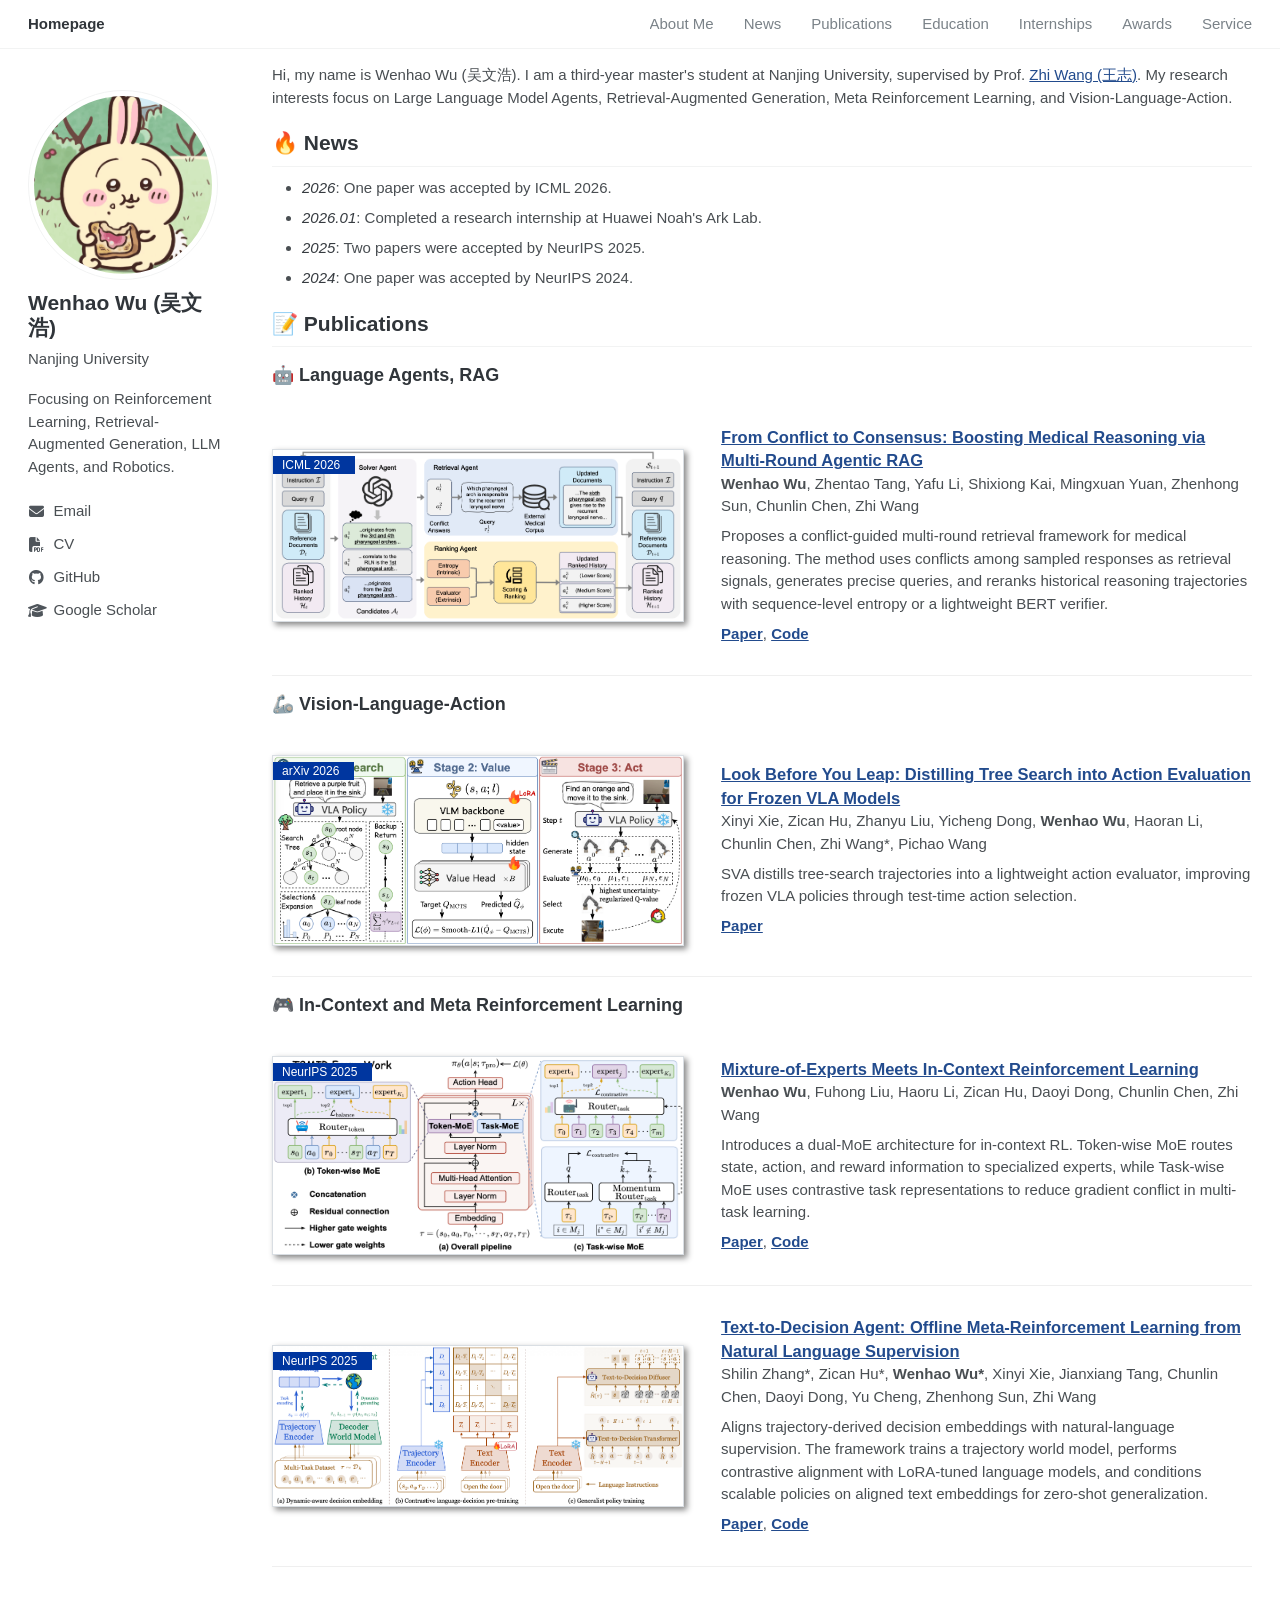
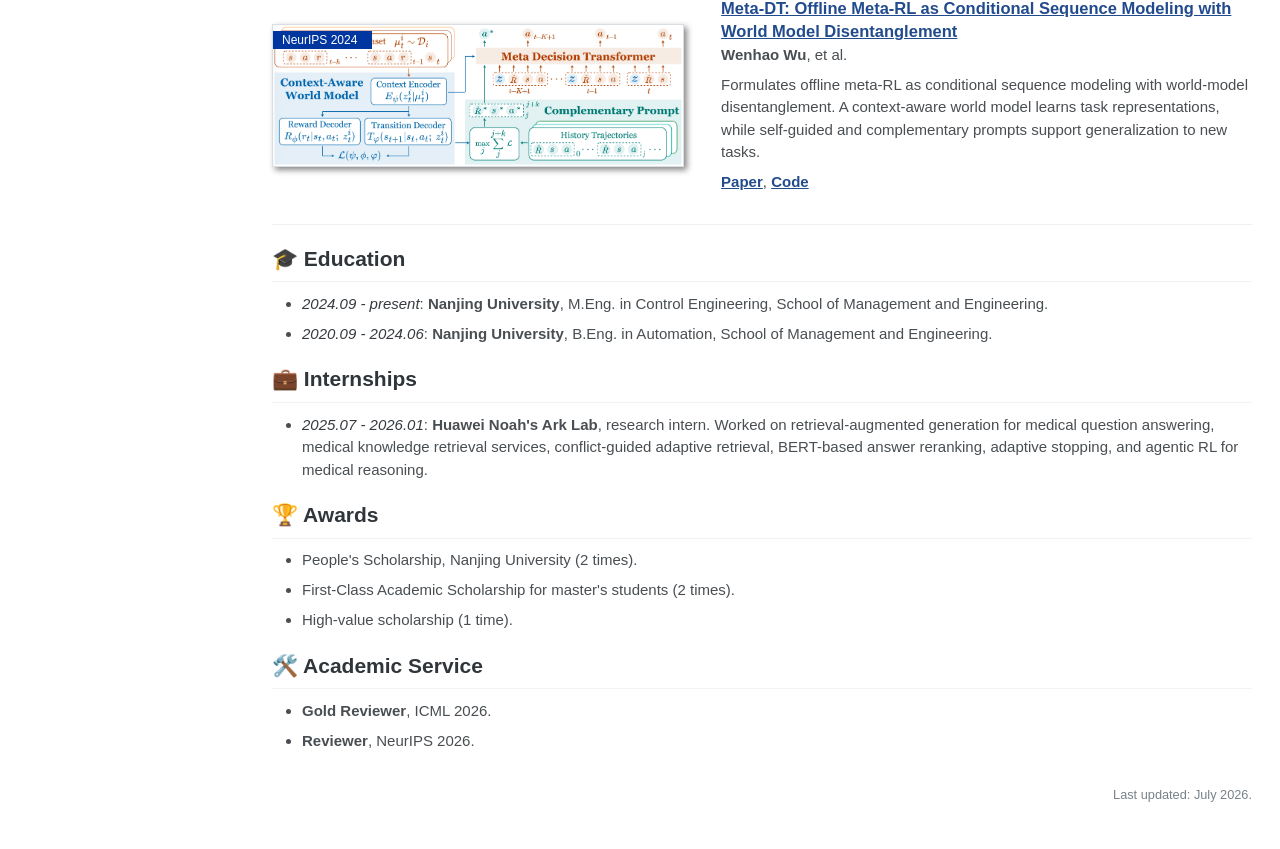
==== index.html @ 10c0a681 "更新界面" ====
<!doctype html>
<html lang="en">
  <head>
    <meta charset="utf-8">
    <meta name="viewport" content="width=device-width, initial-scale=1">
    <meta name="author" content="Wenhao Wu">
    <meta name="description" content="Wenhao Wu's academic homepage: reinforcement learning, retrieval-augmented generation, large language model agents, and robotics.">
    <meta property="og:title" content="Wenhao Wu (吴文浩) - Homepage">
    <meta property="og:description" content="Wenhao Wu's research homepage at Nanjing University.">
    <title>Wenhao Wu (吴文浩) - Homepage</title>
    <link rel="icon" type="image/png" href="./images/profile-wu-wenhao.png">
    <link rel="stylesheet" href="https://cdnjs.cloudflare.com/ajax/libs/font-awesome/6.5.2/css/all.min.css">
    <link rel="stylesheet" href="./styles.css?v=20260726-5">
  </head>

  <body>
    <header class="site-header">
      <nav class="site-nav" aria-label="Primary navigation">
        <a class="site-home" href="#about">Homepage</a>
        <div class="desktop-nav">
          <a href="#about">About Me</a>
          <a href="#news">News</a>
          <a href="#publications">Publications</a>
          <a href="#education">Education</a>
          <a href="#internships">Internships</a>
          <a href="#awards">Awards</a>
          <a href="#service">Service</a>
        </div>
        <details class="mobile-nav">
          <summary>Menu</summary>
          <div class="mobile-nav-panel">
            <a href="#about">About Me</a>
            <a href="#news">News</a>
            <a href="#publications">Publications</a>
            <a href="#education">Education</a>
            <a href="#internships">Internships</a>
            <a href="#awards">Awards</a>
            <a href="#service">Service</a>
          </div>
        </details>
      </nav>
    </header>

    <main id="main-content" class="site-layout">
      <aside class="profile-sidebar" aria-label="Profile">
        <div class="profile-box">
          <img class="profile-photo" src="./images/profile-wu-wenhao.png" alt="Portrait of Wenhao Wu" width="216" height="216">
          <div class="profile-content">
            <h1>Wenhao Wu (吴文浩)</h1>
            <p class="profile-affiliation">Nanjing University</p>
          </div>
          <nav class="profile-links" aria-label="Profile links">
            <p class="profile-focus">Focusing on Reinforcement Learning, Retrieval-Augmented Generation, LLM Agents, and Robotics.</p>
            <a href="mailto:wenhaowu@smail.nju.edu.cn"><i class="fa-solid fa-envelope" aria-hidden="true"></i><span>Email</span></a>
            <a href="./cv-wuwenhao.pdf" target="_blank" rel="noreferrer"><i class="fa-solid fa-file-pdf" aria-hidden="true"></i><span>CV</span></a>
            <a href="https://github.com/wuwenhao09" target="_blank" rel="noreferrer"><i class="fa-brands fa-github" aria-hidden="true"></i><span>GitHub</span></a>
            <a href="https://scholar.google.com/citations?user=qiQb1BMAAAAJ" target="_blank" rel="noreferrer"><i class="fa-solid fa-graduation-cap" aria-hidden="true"></i><span>Google Scholar</span></a>
          </nav>
        </div>
      </aside>

      <div class="content-column">
        <section id="about" class="about-section" aria-label="About Me">
          <p>Hi, my name is Wenhao Wu (吴文浩). I am a third-year master's student at Nanjing University, supervised by Prof. <a href="https://heyuanmingong.github.io/index.html">Zhi Wang (王志)</a>. My research interests focus on Large Language Model Agents, Retrieval-Augmented Generation, Meta Reinforcement Learning, and Vision-Language-Action.</p>
        </section>

        <section id="news" class="section" aria-labelledby="news-title">
          <h1 id="news-title">🔥 News</h1>
          <ul class="news-list">
            <li><em>2026</em>: One paper was accepted by ICML 2026.</li>
            <li><em>2026.01</em>: Completed a research internship at Huawei Noah's Ark Lab.</li>
            <li><em>2025</em>: Two papers were accepted by NeurIPS 2025.</li>
            <li><em>2024</em>: One paper was accepted by NeurIPS 2024.</li>
          </ul>
        </section>

        <section id="publications" class="section" aria-labelledby="publications-title">
          <h1 id="publications-title">📝 Publications</h1>

          <h2>🤖 Language Agents, RAG</h2>

          <article class="paper-box" id="pub-ma-rag">
            <div class="paper-box-image">
              <a class="paper-visual paper-visual-image" href="./images/ma-rag.png" target="_blank" rel="noreferrer" aria-label="View MA-RAG framework thumbnail">
                <span class="badge">ICML 2026</span>
                <img src="./images/ma-rag.png" alt="MA-RAG framework thumbnail">
              </a>
            </div>
            <div class="paper-box-text">
              <p><a href="https://openreview.net/forum?id=S7lpdz7NAW" target="_blank" rel="noreferrer">From Conflict to Consensus: Boosting Medical Reasoning via Multi-Round Agentic RAG</a><br><strong>Wenhao Wu</strong>, Zhentao Tang, Yafu Li, Shixiong Kai, Mingxuan Yuan, Zhenhong Sun, Chunlin Chen, Zhi Wang</p>
              <p>Proposes a conflict-guided multi-round retrieval framework for medical reasoning. The method uses conflicts among sampled responses as retrieval signals, generates precise queries, and reranks historical reasoning trajectories with sequence-level entropy or a lightweight BERT verifier.</p>
              <p class="paper-links"><a href="https://openreview.net/forum?id=S7lpdz7NAW" target="_blank" rel="noreferrer"><strong>Paper</strong></a>, <a href="https://github.com/NJU-RL/MA-RAG" target="_blank" rel="noreferrer"><strong>Code</strong></a></p>
            </div>
          </article>

          <h2>🦾 Vision-Language-Action</h2>

          <article class="paper-box" id="pub-sva">
            <div class="paper-box-image">
              <a class="paper-visual paper-visual-image" href="./images/sva.png" target="_blank" rel="noreferrer" aria-label="Read SVA paper">
                <span class="badge">arXiv 2026</span>
                <img src="./images/sva.png" alt="SVA framework for test-time action evaluation in frozen VLA models">
              </a>
            </div>
            <div class="paper-box-text">
              <p><a href="https://arxiv.org/abs/2607.03751" target="_blank" rel="noreferrer">Look Before You Leap: Distilling Tree Search into Action Evaluation for Frozen VLA Models</a><br>Xinyi Xie, Zican Hu, Zhanyu Liu, Yicheng Dong, <strong>Wenhao Wu</strong>, Haoran Li, Chunlin Chen, Zhi Wang*, Pichao Wang</p>
              <p>SVA distills tree-search trajectories into a lightweight action evaluator, improving frozen VLA policies through test-time action selection.</p>
              <p class="paper-links"><a href="https://arxiv.org/abs/2607.03751" target="_blank" rel="noreferrer"><strong>Paper</strong></a></p>
            </div>
          </article>

          <h2>🎮 In-Context and Meta Reinforcement Learning</h2>

          <article class="paper-box" id="pub-t2mir">
            <div class="paper-box-image">
              <a class="paper-visual paper-visual-image" href="./images/t2mir.png" target="_blank" rel="noreferrer" aria-label="View T2MIR framework thumbnail">
                <span class="badge">NeurIPS 2025</span>
                <img src="./images/t2mir.png" alt="T2MIR framework thumbnail">
              </a>
            </div>
            <div class="paper-box-text">
              <p><a href="https://proceedings.neurips.cc/paper_files/paper/2025/hash/233cbc888ef01917d8d895e471e80a01-Abstract-Conference.html" target="_blank" rel="noreferrer">Mixture-of-Experts Meets In-Context Reinforcement Learning</a><br><strong>Wenhao Wu</strong>, Fuhong Liu, Haoru Li, Zican Hu, Daoyi Dong, Chunlin Chen, Zhi Wang</p>
              <p>Introduces a dual-MoE architecture for in-context RL. Token-wise MoE routes state, action, and reward information to specialized experts, while Task-wise MoE uses contrastive task representations to reduce gradient conflict in multi-task learning.</p>
              <p class="paper-links"><a href="https://proceedings.neurips.cc/paper_files/paper/2025/hash/233cbc888ef01917d8d895e471e80a01-Abstract-Conference.html" target="_blank" rel="noreferrer"><strong>Paper</strong></a>, <a href="https://github.com/NJU-RL/T2MIR" target="_blank" rel="noreferrer"><strong>Code</strong></a></p>
            </div>
          </article>

          <article class="paper-box" id="pub-t2da">
            <div class="paper-box-image">
              <a class="paper-visual paper-visual-image" href="./images/t2da.png" target="_blank" rel="noreferrer" aria-label="View T2DA framework thumbnail">
                <span class="badge">NeurIPS 2025</span>
                <img src="./images/t2da.png" alt="T2DA framework thumbnail">
              </a>
            </div>
            <div class="paper-box-text">
              <p><a href="https://proceedings.neurips.cc/paper_files/paper/2025/hash/719ae4f0533c93b6213a3ec120e14554-Abstract-Conference.html" target="_blank" rel="noreferrer">Text-to-Decision Agent: Offline Meta-Reinforcement Learning from Natural Language Supervision</a><br>Shilin Zhang*, Zican Hu*, <strong>Wenhao Wu*</strong>, Xinyi Xie, Jianxiang Tang, Chunlin Chen, Daoyi Dong, Yu Cheng, Zhenhong Sun, Zhi Wang</p>
              <p>Aligns trajectory-derived decision embeddings with natural-language supervision. The framework trains a trajectory world model, performs contrastive alignment with LoRA-tuned language models, and conditions scalable policies on aligned text embeddings for zero-shot generalization.</p>
              <p class="paper-links"><a href="https://proceedings.neurips.cc/paper_files/paper/2025/hash/719ae4f0533c93b6213a3ec120e14554-Abstract-Conference.html" target="_blank" rel="noreferrer"><strong>Paper</strong></a>, <a href="https://github.com/NJU-RL/T2DA" target="_blank" rel="noreferrer"><strong>Code</strong></a></p>
            </div>
          </article>

          <article class="paper-box" id="pub-meta-dt">
            <div class="paper-box-image">
              <a class="paper-visual paper-visual-image" href="./images/meta-dt.png" target="_blank" rel="noreferrer" aria-label="View Meta-DT framework thumbnail">
                <span class="badge">NeurIPS 2024</span>
                <img src="./images/meta-dt.png" alt="Meta-DT framework thumbnail">
              </a>
            </div>
            <div class="paper-box-text">
              <p><a href="https://proceedings.neurips.cc/paper_files/paper/2024/hash/4f3820576130a8f796ddbf204c841487-Abstract-Conference.html" target="_blank" rel="noreferrer">Meta-DT: Offline Meta-RL as Conditional Sequence Modeling with World Model Disentanglement</a><br><strong>Wenhao Wu</strong>, et al.</p>
              <p>Formulates offline meta-RL as conditional sequence modeling with world-model disentanglement. A context-aware world model learns task representations, while self-guided and complementary prompts support generalization to new tasks.</p>
              <p class="paper-links"><a href="https://proceedings.neurips.cc/paper_files/paper/2024/hash/4f3820576130a8f796ddbf204c841487-Abstract-Conference.html" target="_blank" rel="noreferrer"><strong>Paper</strong></a>, <a href="https://github.com/NJU-RL/Meta-DT" target="_blank" rel="noreferrer"><strong>Code</strong></a></p>
            </div>
          </article>
        </section>

        <section id="education" class="section" aria-labelledby="education-title">
          <h1 id="education-title">🎓 Education</h1>
          <ul>
            <li><em>2024.09 - present</em>: <strong>Nanjing University</strong>, M.Eng. in Control Engineering, School of Management and Engineering.</li>
            <li><em>2020.09 - 2024.06</em>: <strong>Nanjing University</strong>, B.Eng. in Automation, School of Management and Engineering.</li>
          </ul>
        </section>

        <section id="internships" class="section" aria-labelledby="internships-title">
          <h1 id="internships-title">💼 Internships</h1>
          <ul>
            <li><em>2025.07 - 2026.01</em>: <strong>Huawei Noah's Ark Lab</strong>, research intern. Worked on retrieval-augmented generation for medical question answering, medical knowledge retrieval services, conflict-guided adaptive retrieval, BERT-based answer reranking, adaptive stopping, and agentic RL for medical reasoning.</li>
          </ul>
        </section>

        <section id="awards" class="section" aria-labelledby="awards-title">
          <h1 id="awards-title">🏆 Awards</h1>
          <ul>
            <li>People's Scholarship, Nanjing University (2 times).</li>
            <li>First-Class Academic Scholarship for master's students (2 times).</li>
            <li>High-value scholarship (1 time).</li>
          </ul>
        </section>

        <section id="service" class="section" aria-labelledby="service-title">
          <h1 id="service-title">🛠️ Academic Service</h1>
          <ul>
            <li><strong>Gold Reviewer</strong>, ICML 2026.</li>
            <li><strong>Reviewer</strong>, NeurIPS 2026.</li>
          </ul>
        </section>
      </div>
    </main>

    <footer class="site-footer">
      <p>Last updated: July 2026.</p>
    </footer>
  </body>
</html>
---- styles.css ----
:root {
  --text: #494e52;
  --heading: #30353a;
  --muted: #7a8288;
  --line: #f2f3f3;
  --link: #224b8d;
  --link-hover: #1b3c71;
  --accent: #00369f;
  --page-width: 1280px;
  --page-gutter: 28px;
  --sidebar-width: 200px;
  --column-gap: 44px;
}

*,
*::before,
*::after {
  box-sizing: border-box;
}

html {
  background: #ffffff;
  font-size: 15px;
  scroll-behavior: smooth;
  -webkit-text-size-adjust: 100%;
}

body {
  margin: 0;
  padding: 0;
  color: var(--text);
  background: #ffffff;
  font-family: "Trebuchet MS", Helvetica, sans-serif;
  line-height: 1.5;
}

a {
  color: var(--link);
}

a:hover,
a:focus {
  color: var(--link-hover);
}

a:focus-visible {
  outline: 2px solid rgba(34, 75, 141, 0.28);
  outline-offset: 3px;
}

img {
  max-width: 100%;
  height: auto;
  vertical-align: middle;
}

h1,
h2,
h3 {
  margin: 1em 0 0.5em;
  color: var(--heading);
  line-height: 1.2;
  font-family: "Trebuchet MS", Helvetica, sans-serif;
  font-weight: 700;
}

h1 {
  font-size: 1.4em;
}

h2 {
  font-size: 1.2em;
}

h3 {
  font-size: 1em;
}

p {
  margin: 0 0 0.5em;
}

ul {
  margin: 0.5em 0;
  padding-left: 2em;
}

li {
  margin-bottom: 0.5em;
}

hr {
  margin: 0;
  border: 0;
  border-top: 1px solid #efefef;
}

.site-header {
  position: sticky;
  top: 0;
  z-index: 20;
  border-bottom: 1px solid var(--line);
  background: rgba(255, 255, 255, 0.98);
}

.site-nav {
  display: flex;
  align-items: center;
  width: min(100%, var(--page-width));
  min-height: 48px;
  margin: 0 auto;
  padding: 0 var(--page-gutter);
  font-size: 1rem;
}

.site-nav a {
  display: inline-block;
  margin: 0 1rem;
  padding: 0.5rem 0;
  color: var(--muted);
  text-decoration: none;
  white-space: nowrap;
}

.site-nav a:hover,
.site-nav a:focus {
  color: #5c6266;
  text-decoration: none;
}

.site-home {
  margin-left: 0 !important;
  margin-right: 0 !important;
  padding-right: 0 !important;
  color: var(--heading) !important;
  font-weight: 700;
}

.desktop-nav {
  display: flex;
  align-items: center;
  min-width: 0;
  margin-left: auto;
  overflow-x: auto;
}

.desktop-nav a:first-child {
  margin-left: 0;
}

.desktop-nav a:last-child {
  margin-right: 0;
}

.mobile-nav {
  display: none;
  position: relative;
  margin-left: auto;
}

.mobile-nav summary {
  padding: 0.35rem 0.65rem;
  color: #ffffff;
  background: #7a8288;
  cursor: pointer;
  list-style: none;
}

.mobile-nav summary::-webkit-details-marker {
  display: none;
}

.mobile-nav-panel {
  position: absolute;
  top: calc(100% + 10px);
  right: 0;
  min-width: 170px;
  padding: 0.5em 0.75em;
  border: 1px solid var(--line);
  background: #ffffff;
  box-shadow: 0 0 10px rgba(0, 0, 0, 0.12);
}

.mobile-nav-panel a {
  display: block;
  margin: 0;
  padding: 0.4rem 0.25rem;
}

.site-layout {
  display: grid;
  grid-template-columns: var(--sidebar-width) minmax(0, 1fr);
  gap: var(--column-gap);
  width: min(100%, var(--page-width));
  margin: 1em auto 0;
  padding: 0 var(--page-gutter);
}

.profile-sidebar {
  align-self: start;
  min-width: 0;
}

@media (min-width: 981px) {
  .profile-sidebar {
    position: sticky;
    top: 6em;
  }
}

.profile-box {
  width: 100%;
}

.profile-photo {
  display: block;
  width: min(100%, 190px);
  aspect-ratio: 1;
  padding: 5px;
  border: 1px solid var(--line);
  border-radius: 50%;
  object-fit: cover;
  object-position: center top;
}

.profile-content h1 {
  margin: 10px 0;
  font-size: 1.4em;
  overflow-wrap: anywhere;
}

.profile-affiliation {
  margin: 10px 0 20px;
  line-height: 1.2;
}

.profile-links {
  margin: 0;
  display: grid;
  gap: 0.2rem;
}

.profile-focus {
  margin: 0 0 1em;
  line-height: 1.5;
}

.profile-links a {
  display: flex;
  align-items: center;
  gap: 0.55rem;
  padding: 0.25rem 0;
  color: inherit;
  font-size: 1em;
  text-decoration: none;
  white-space: nowrap;
}

.profile-links a:hover,
.profile-links a:focus {
  color: var(--link);
  text-decoration: none;
}

.profile-links i {
  width: 1.15rem;
  flex: 0 0 1.15rem;
  color: #4f555b;
  font-size: 1rem;
  text-align: center;
  transition: color 0.2s ease-in-out;
}

.profile-links a:hover i,
.profile-links a:focus i {
  color: var(--link);
}

.profile-links a span {
  min-width: 0;
  color: inherit;
  text-align: left;
}

.content-column {
  min-width: 0;
}

.about-section {
  margin-bottom: 1em;
}

.content-column h1 {
  margin-top: 1em;
  padding-bottom: 0.5em;
  border-bottom: 1px solid var(--line);
}

.content-column a {
  text-decoration: underline;
}

.content-column a:hover {
  text-decoration: underline;
}

.news-list {
  margin-top: 0.5em;
}

.news-list em,
.paper-box em,
.content-column > section > ul em {
  color: #363b40;
  font-variant-numeric: tabular-nums;
}

.paper-box {
  display: flex;
  align-items: center;
  justify-content: flex-start;
  flex-wrap: wrap;
  padding: 2em 0;
  border-bottom: 1px solid #efefef;
}

.paper-box-image {
  display: flex;
  justify-content: flex-start;
  min-width: 240px;
  max-width: 42%;
  flex: 0 0 42%;
}

.paper-box-text {
  max-width: 58%;
  flex: 0 0 58%;
  padding-left: 2.5em;
}

.paper-box-image a {
  text-decoration: none !important;
}

.paper-visual {
  position: relative;
  display: flex;
  align-items: center;
  justify-content: center;
  width: 100%;
  min-height: 132px;
  overflow: hidden;
  border: 1px solid #d9dee3;
  background-color: #ffffff;
  box-shadow: 3px 3px 6px #888888;
}

.paper-visual-image {
  min-height: 132px;
}

.paper-visual-image img {
  display: block;
  width: 100%;
  height: 100%;
  object-fit: contain;
}

.badge {
  position: absolute;
  top: 0.5em;
  left: -0.5em;
  z-index: 2;
  padding: 0 1rem;
  color: #ffffff;
  background-color: var(--accent);
  font-size: 0.8em;
  line-height: 1.5;
}

.paper-box-text p:first-child {
  margin-bottom: 0.5em;
}

.paper-box-text p:first-child > a {
  font-size: 1.1em;
  font-weight: 600;
  line-height: 1.35;
}

.paper-links {
  margin-bottom: 0.5em;
}

.paper-links a {
  white-space: nowrap;
}

.paper-box-text p:last-child {
  margin-bottom: 0;
}

.placeholder {
  color: #7a8288;
  font-style: italic;
}

.site-footer {
  width: min(100%, var(--page-width));
  margin: 0 auto;
  padding: 2em var(--page-gutter) 3em;
  color: var(--muted);
  font-size: 0.85em;
  text-align: right;
}

@media (max-width: 980px) {
  .site-layout {
    grid-template-columns: 1fr;
    gap: 1em;
  }

  .profile-sidebar {
    position: static;
  }

  .profile-box {
    display: grid;
    grid-template-columns: 75px minmax(0, 1fr);
    gap: 10px;
    align-items: start;
  }

  .profile-photo {
    grid-row: span 2;
  }

  .profile-content h1 {
    margin-top: 0;
    margin-bottom: 10px;
  }

  .profile-affiliation {
    margin: 0;
  }

  .profile-links {
    grid-column: 1 / -1;
    display: flex;
    flex-wrap: wrap;
    gap: 0.25rem 1rem;
  }

  .profile-focus {
    flex: 0 0 100%;
    margin-bottom: 0.75em;
  }

  .content-column {
    padding-left: 0;
  }
}

@media (max-width: 700px) {
  .site-nav {
    min-height: 46px;
  }

  .desktop-nav {
    display: none;
  }

  .mobile-nav {
    display: block;
  }

  .site-layout {
    margin-top: 1em;
    padding: 0 1em;
  }

  .paper-box {
    align-items: flex-start;
    padding: 1.5em 0;
  }

  .paper-box-image,
  .paper-box-text {
    width: 100%;
    max-width: 100%;
    flex-basis: 100%;
  }

  .paper-box-image {
    min-width: 0;
  }

  .paper-box-text {
    padding: 1em 0 0;
  }

  .paper-visual {
    width: min(100%, 400px);
  }

  .site-footer {
    text-align: left;
  }
}

@media (max-width: 430px) {
  html {
    font-size: 14px;
  }

  .site-nav {
    padding: 0 1em;
  }

  .site-home {
    padding-right: 1em !important;
  }

  .profile-box {
    grid-template-columns: 75px minmax(0, 1fr);
  }
}

@media print {
  .site-header,
  .profile-links,
  .site-footer {
    display: none;
  }

  .site-layout {
    display: block;
    width: auto;
    margin: 0;
    padding: 0;
  }

  .profile-sidebar {
    float: left;
    width: 18%;
    margin-right: 4%;
  }

  .content-column {
    margin-left: 22%;
  }
}
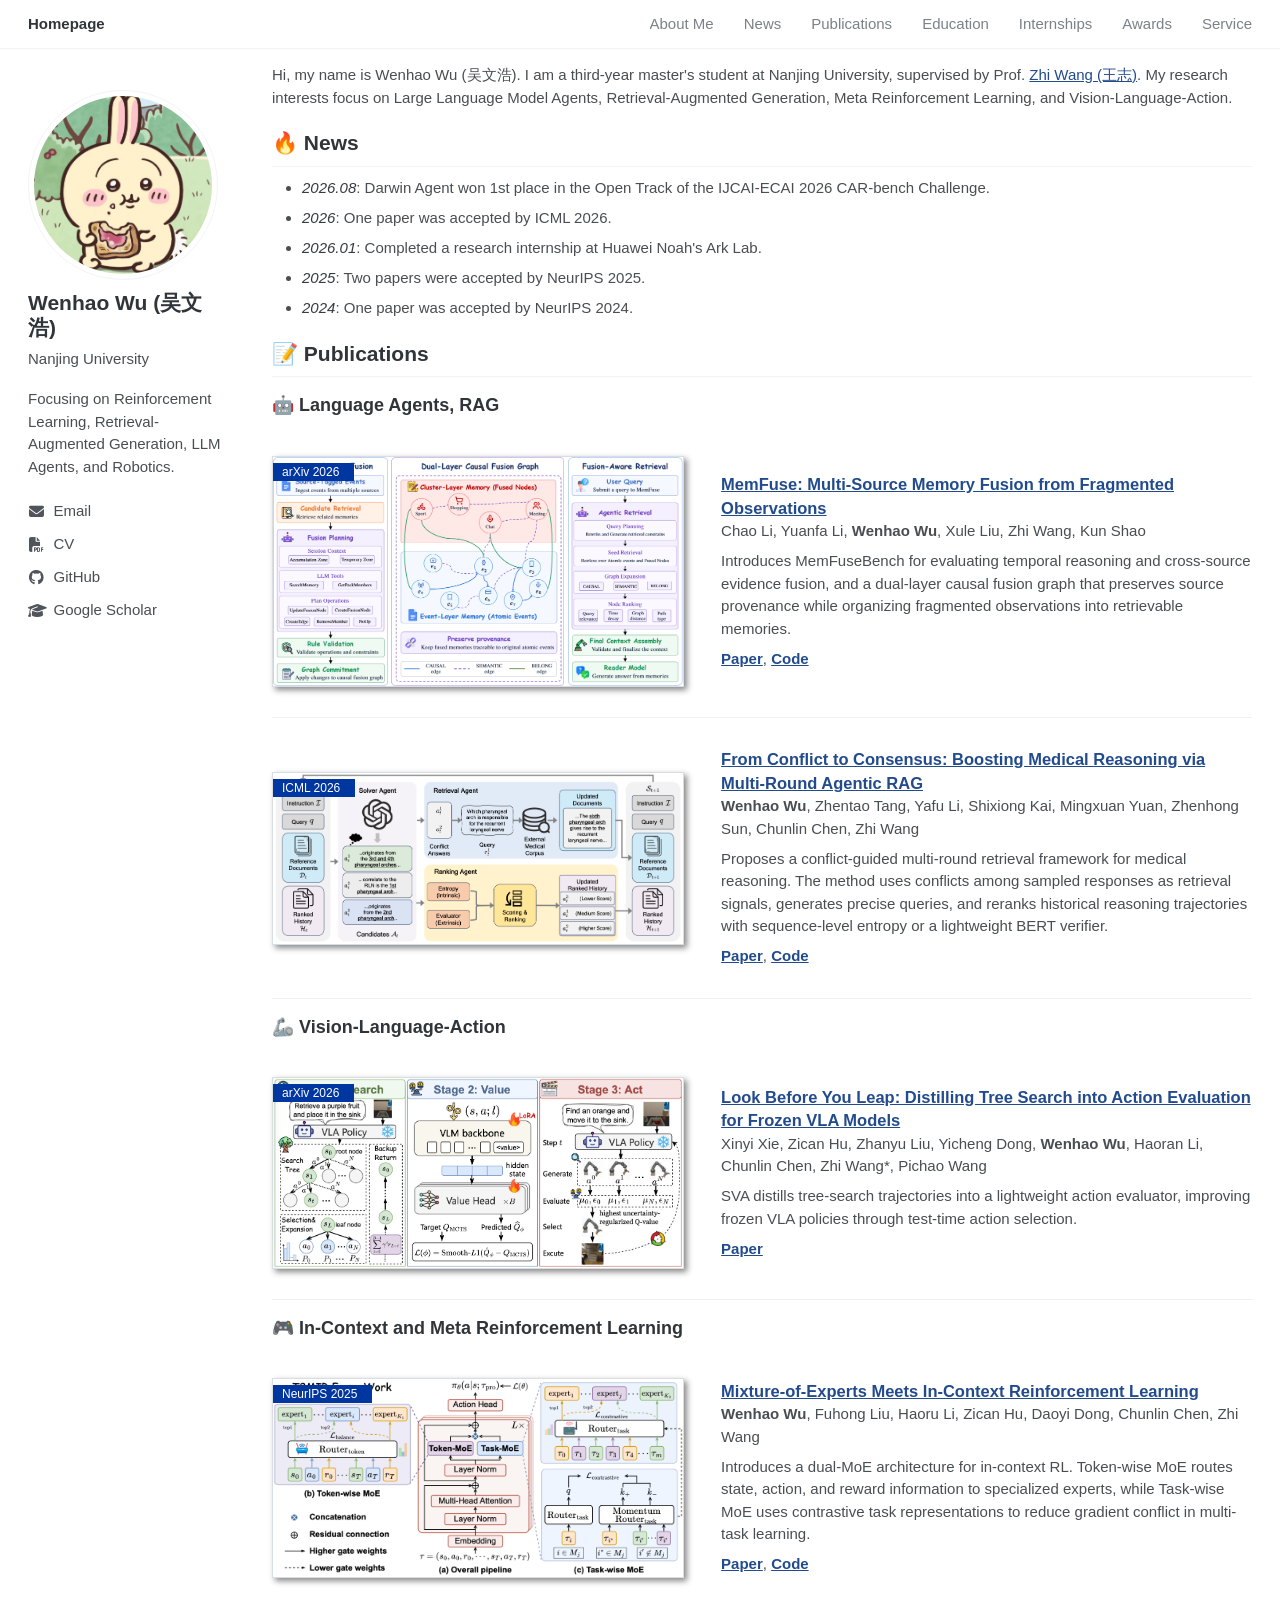
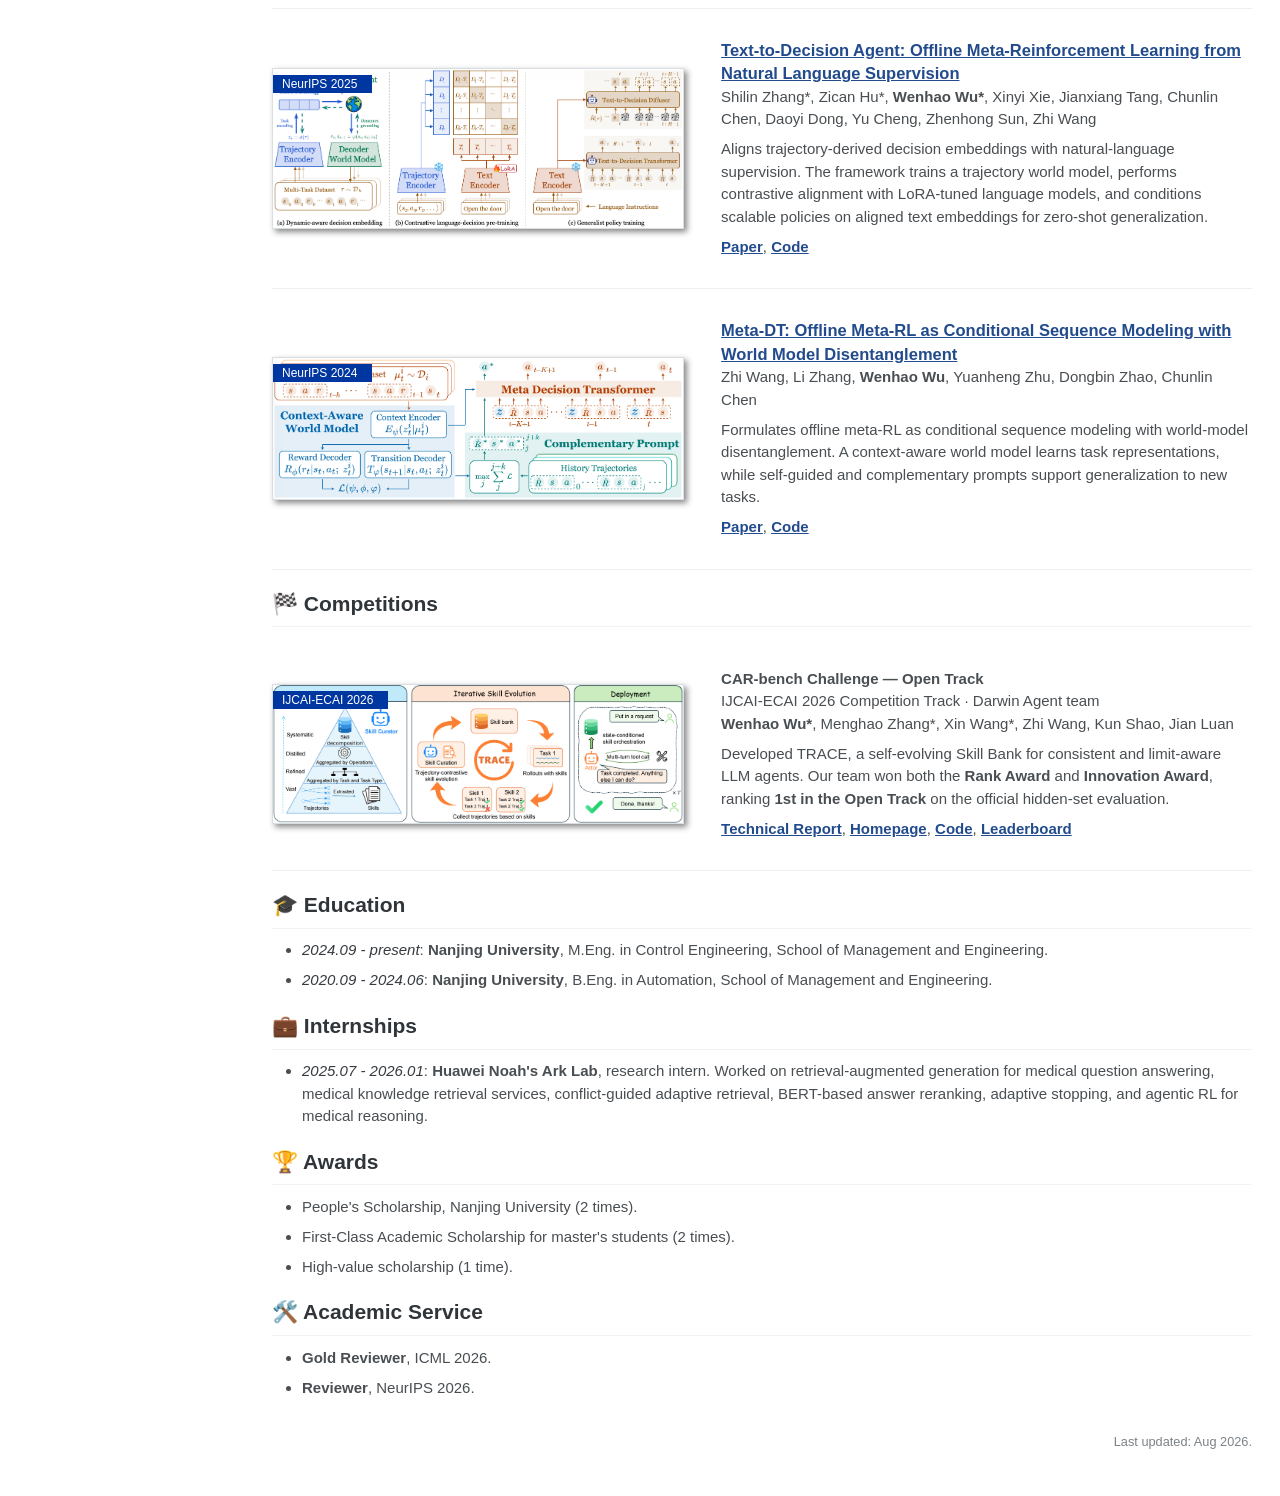
==== commit 45b057e8: "更新简历" ====
--- a/index.html
+++ b/index.html
@@ -8,7 +8,7 @@
     <meta property="og:title" content="Wenhao Wu (吴文浩) - Homepage">
     <meta property="og:description" content="Wenhao Wu's research homepage at Nanjing University.">
     <title>Wenhao Wu (吴文浩) - Homepage</title>
-    <link rel="icon" type="image/png" href="./images/profile-wu-wenhao.png">
+    <link rel="icon" type="image/png" href="./images/profile-wu-wenhao-icon.png">
     <link rel="stylesheet" href="https://cdnjs.cloudflare.com/ajax/libs/font-awesome/6.5.2/css/all.min.css">
     <link rel="stylesheet" href="./styles.css?v=20260726-5">
   </head>
@@ -67,6 +67,7 @@
         <section id="news" class="section" aria-labelledby="news-title">
           <h1 id="news-title">🔥 News</h1>
           <ul class="news-list">
+            <li><em>2026.08</em>: Darwin Agent won 1st place in the Open Track of the IJCAI-ECAI 2026 CAR-bench Challenge.</li>
             <li><em>2026</em>: One paper was accepted by ICML 2026.</li>
             <li><em>2026.01</em>: Completed a research internship at Huawei Noah's Ark Lab.</li>
             <li><em>2025</em>: Two papers were accepted by NeurIPS 2025.</li>
@@ -79,6 +80,20 @@
 
           <h2>🤖 Language Agents, RAG</h2>
 
+          <article class="paper-box" id="pub-memfuse">
+            <div class="paper-box-image">
+              <a class="paper-visual paper-visual-image" href="https://arxiv.org/abs/2608.18704" target="_blank" rel="noreferrer" aria-label="Read MemFuse paper">
+                <span class="badge">arXiv 2026</span>
+                <img src="./images/memfuse.png" alt="MemFuse framework for multi-source memory fusion">
+              </a>
+            </div>
+            <div class="paper-box-text">
+              <p><a href="https://arxiv.org/abs/2608.18704" target="_blank" rel="noreferrer">MemFuse: Multi-Source Memory Fusion from Fragmented Observations</a><br>Chao Li, Yuanfa Li, <strong>Wenhao Wu</strong>, Xule Liu, Zhi Wang, Kun Shao</p>
+              <p>Introduces MemFuseBench for evaluating temporal reasoning and cross-source evidence fusion, and a dual-layer causal fusion graph that preserves source provenance while organizing fragmented observations into retrievable memories.</p>
+              <p class="paper-links"><a href="https://arxiv.org/abs/2608.18704" target="_blank" rel="noreferrer"><strong>Paper</strong></a>, <a href="https://github.com/Darwin-Agent/Mi-Memory/tree/master/MemFuse" target="_blank" rel="noreferrer"><strong>Code</strong></a></p>
+            </div>
+          </article>
+
           <article class="paper-box" id="pub-ma-rag">
             <div class="paper-box-image">
               <a class="paper-visual paper-visual-image" href="./images/ma-rag.png" target="_blank" rel="noreferrer" aria-label="View MA-RAG framework thumbnail">
@@ -147,11 +162,29 @@
               </a>
             </div>
             <div class="paper-box-text">
-              <p><a href="https://proceedings.neurips.cc/paper_files/paper/2024/hash/4f3820576130a8f796ddbf204c841487-Abstract-Conference.html" target="_blank" rel="noreferrer">Meta-DT: Offline Meta-RL as Conditional Sequence Modeling with World Model Disentanglement</a><br><strong>Wenhao Wu</strong>, et al.</p>
+              <p><a href="https://proceedings.neurips.cc/paper_files/paper/2024/hash/4f3820576130a8f796ddbf204c841487-Abstract-Conference.html" target="_blank" rel="noreferrer">Meta-DT: Offline Meta-RL as Conditional Sequence Modeling with World Model Disentanglement</a><br>Zhi Wang, Li Zhang, <strong>Wenhao Wu</strong>, Yuanheng Zhu, Dongbin Zhao, Chunlin Chen</p>
               <p>Formulates offline meta-RL as conditional sequence modeling with world-model disentanglement. A context-aware world model learns task representations, while self-guided and complementary prompts support generalization to new tasks.</p>
               <p class="paper-links"><a href="https://proceedings.neurips.cc/paper_files/paper/2024/hash/4f3820576130a8f796ddbf204c841487-Abstract-Conference.html" target="_blank" rel="noreferrer"><strong>Paper</strong></a>, <a href="https://github.com/NJU-RL/Meta-DT" target="_blank" rel="noreferrer"><strong>Code</strong></a></p>
             </div>
           </article>
+        </section>
+
+        <section id="competitions" class="section" aria-labelledby="competitions-title">
+          <h1 id="competitions-title">🏁 Competitions</h1>
+          <article class="paper-box" id="competition-trace">
+            <div class="paper-box-image">
+              <a class="paper-visual paper-visual-image" href="https://darwin-agent.github.io/Car-bench-TRACE/" target="_blank" rel="noreferrer" aria-label="View TRACE competition report">
+                <span class="badge">IJCAI-ECAI 2026</span>
+                <img src="./images/trace.png" alt="TRACE self-evolving skill bank framework">
+              </a>
+            </div>
+            <div class="paper-box-text">
+              <p><strong>CAR-bench Challenge — Open Track</strong><br>IJCAI-ECAI 2026 Competition Track · Darwin Agent team<br><strong>Wenhao Wu*</strong>, Menghao Zhang*, Xin Wang*, Zhi Wang, Kun Shao, Jian Luan</p>
+              <p>Developed TRACE, a self-evolving Skill Bank for consistent and limit-aware LLM agents. Our team won both the <strong>Rank Award</strong> and <strong>Innovation Award</strong>, ranking <strong>1st in the Open Track</strong> on the official hidden-set evaluation.</p>
+              <p class="paper-links"><a href="https://arxiv.org/abs/2608.22793" target="_blank" rel="noreferrer"><strong>Technical Report</strong></a>, <a href="https://darwin-agent.github.io/Car-bench-TRACE/" target="_blank" rel="noreferrer"><strong>Homepage</strong></a>, <a href="https://github.com/Darwin-Agent/Car-bench-TRACE" target="_blank" rel="noreferrer"><strong>Code</strong></a>, <a href="https://car-bench.github.io/car-bench/leaderboard.html" target="_blank" rel="noreferrer"><strong>Leaderboard</strong></a></p>
+            </div>
+          </article>
+
         </section>
 
         <section id="education" class="section" aria-labelledby="education-title">
@@ -189,7 +222,7 @@
     </main>
 
     <footer class="site-footer">
-      <p>Last updated: July 2026.</p>
+      <p>Last updated: Aug 2026.</p>
     </footer>
   </body>
 </html>
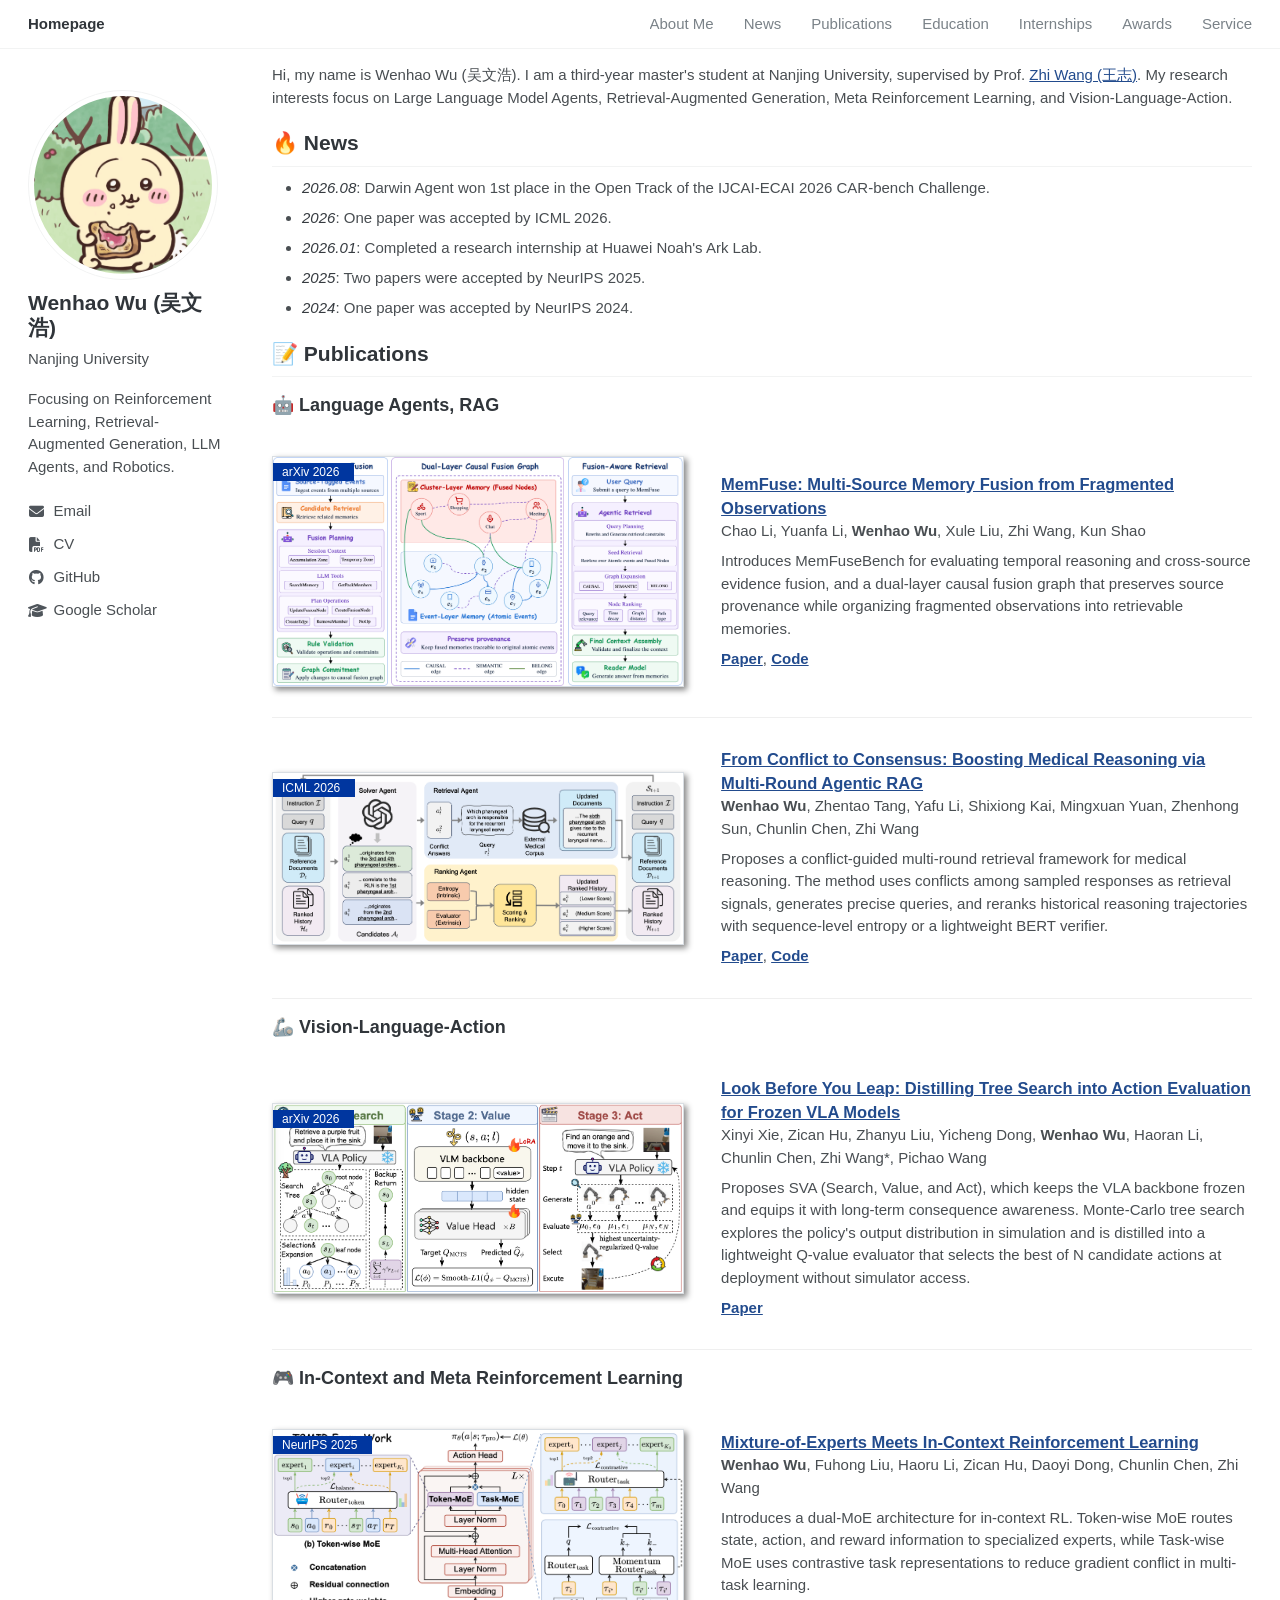
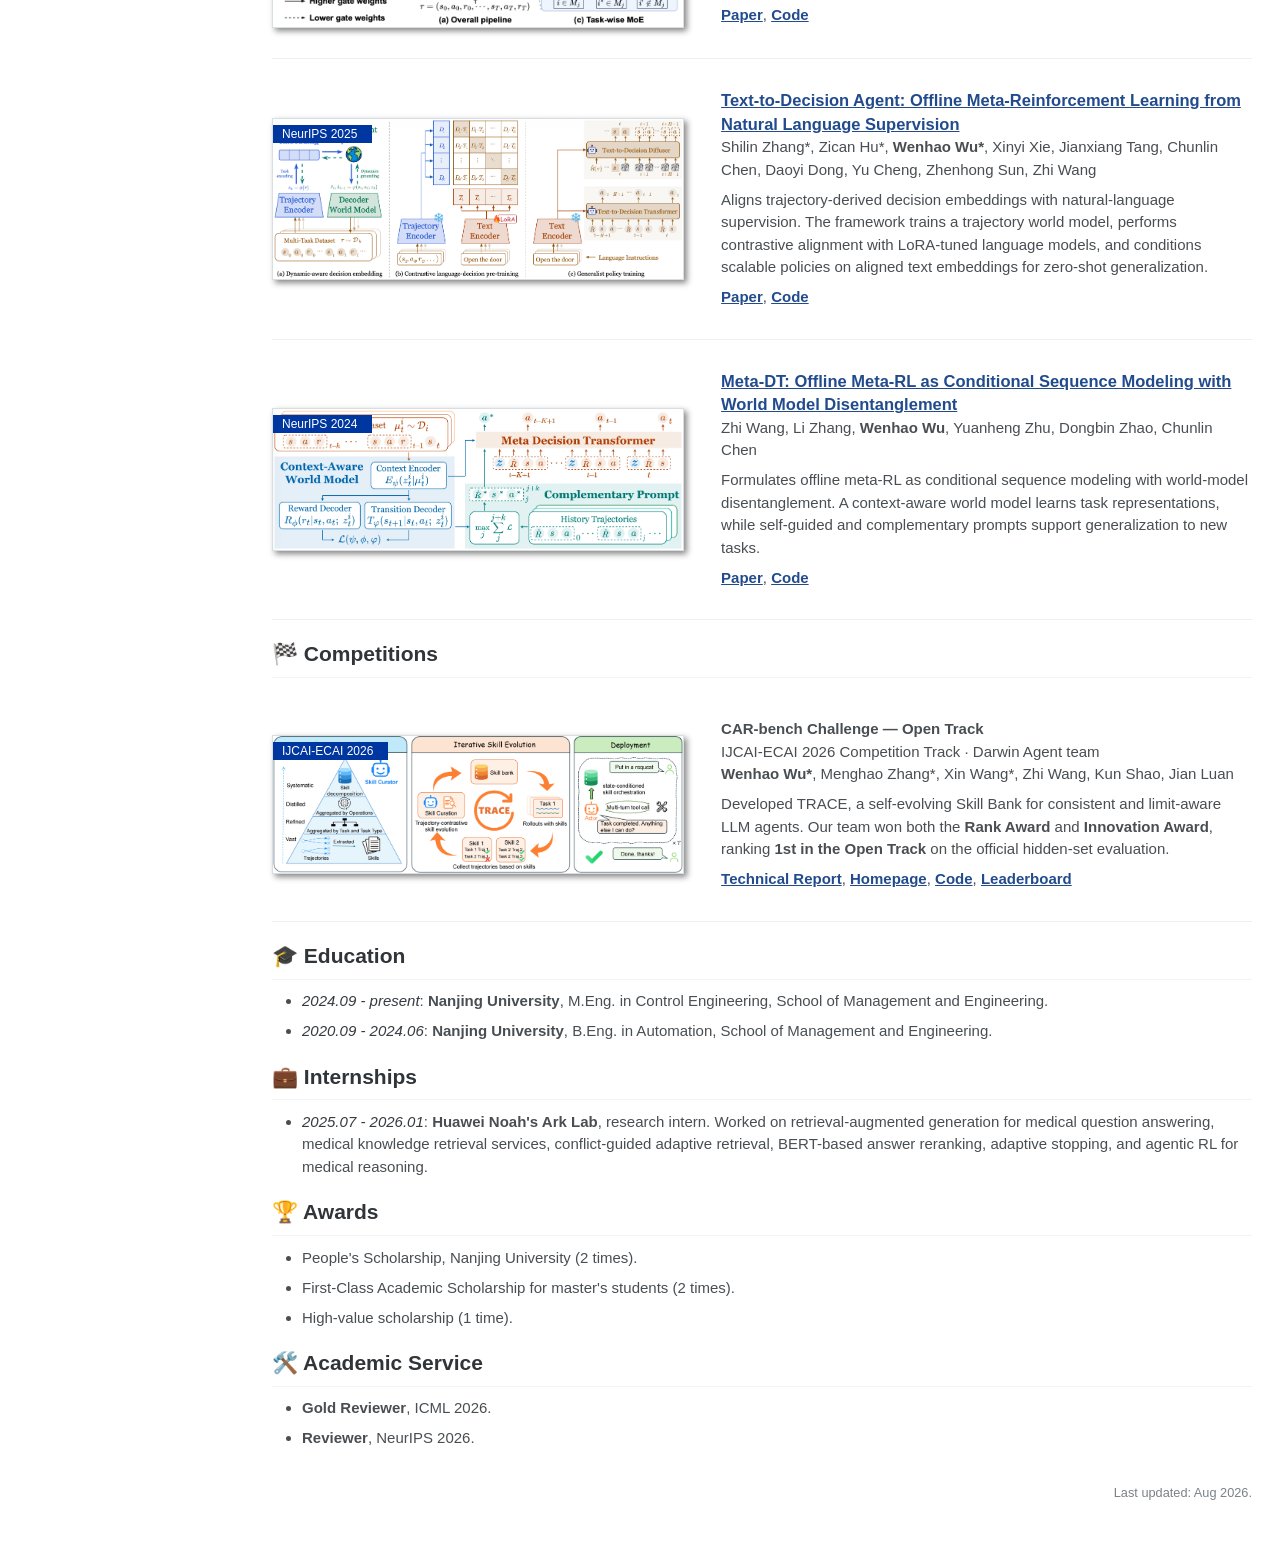
==== commit d87f6902: "更新简历" ====
--- a/index.html
+++ b/index.html
@@ -119,7 +119,7 @@
             </div>
             <div class="paper-box-text">
               <p><a href="https://arxiv.org/abs/2607.03751" target="_blank" rel="noreferrer">Look Before You Leap: Distilling Tree Search into Action Evaluation for Frozen VLA Models</a><br>Xinyi Xie, Zican Hu, Zhanyu Liu, Yicheng Dong, <strong>Wenhao Wu</strong>, Haoran Li, Chunlin Chen, Zhi Wang*, Pichao Wang</p>
-              <p>SVA distills tree-search trajectories into a lightweight action evaluator, improving frozen VLA policies through test-time action selection.</p>
+              <p>Proposes SVA (Search, Value, and Act), which keeps the VLA backbone frozen and equips it with long-term consequence awareness. Monte-Carlo tree search explores the policy's output distribution in simulation and is distilled into a lightweight Q-value evaluator that selects the best of N candidate actions at deployment without simulator access.</p>
               <p class="paper-links"><a href="https://arxiv.org/abs/2607.03751" target="_blank" rel="noreferrer"><strong>Paper</strong></a></p>
             </div>
           </article>
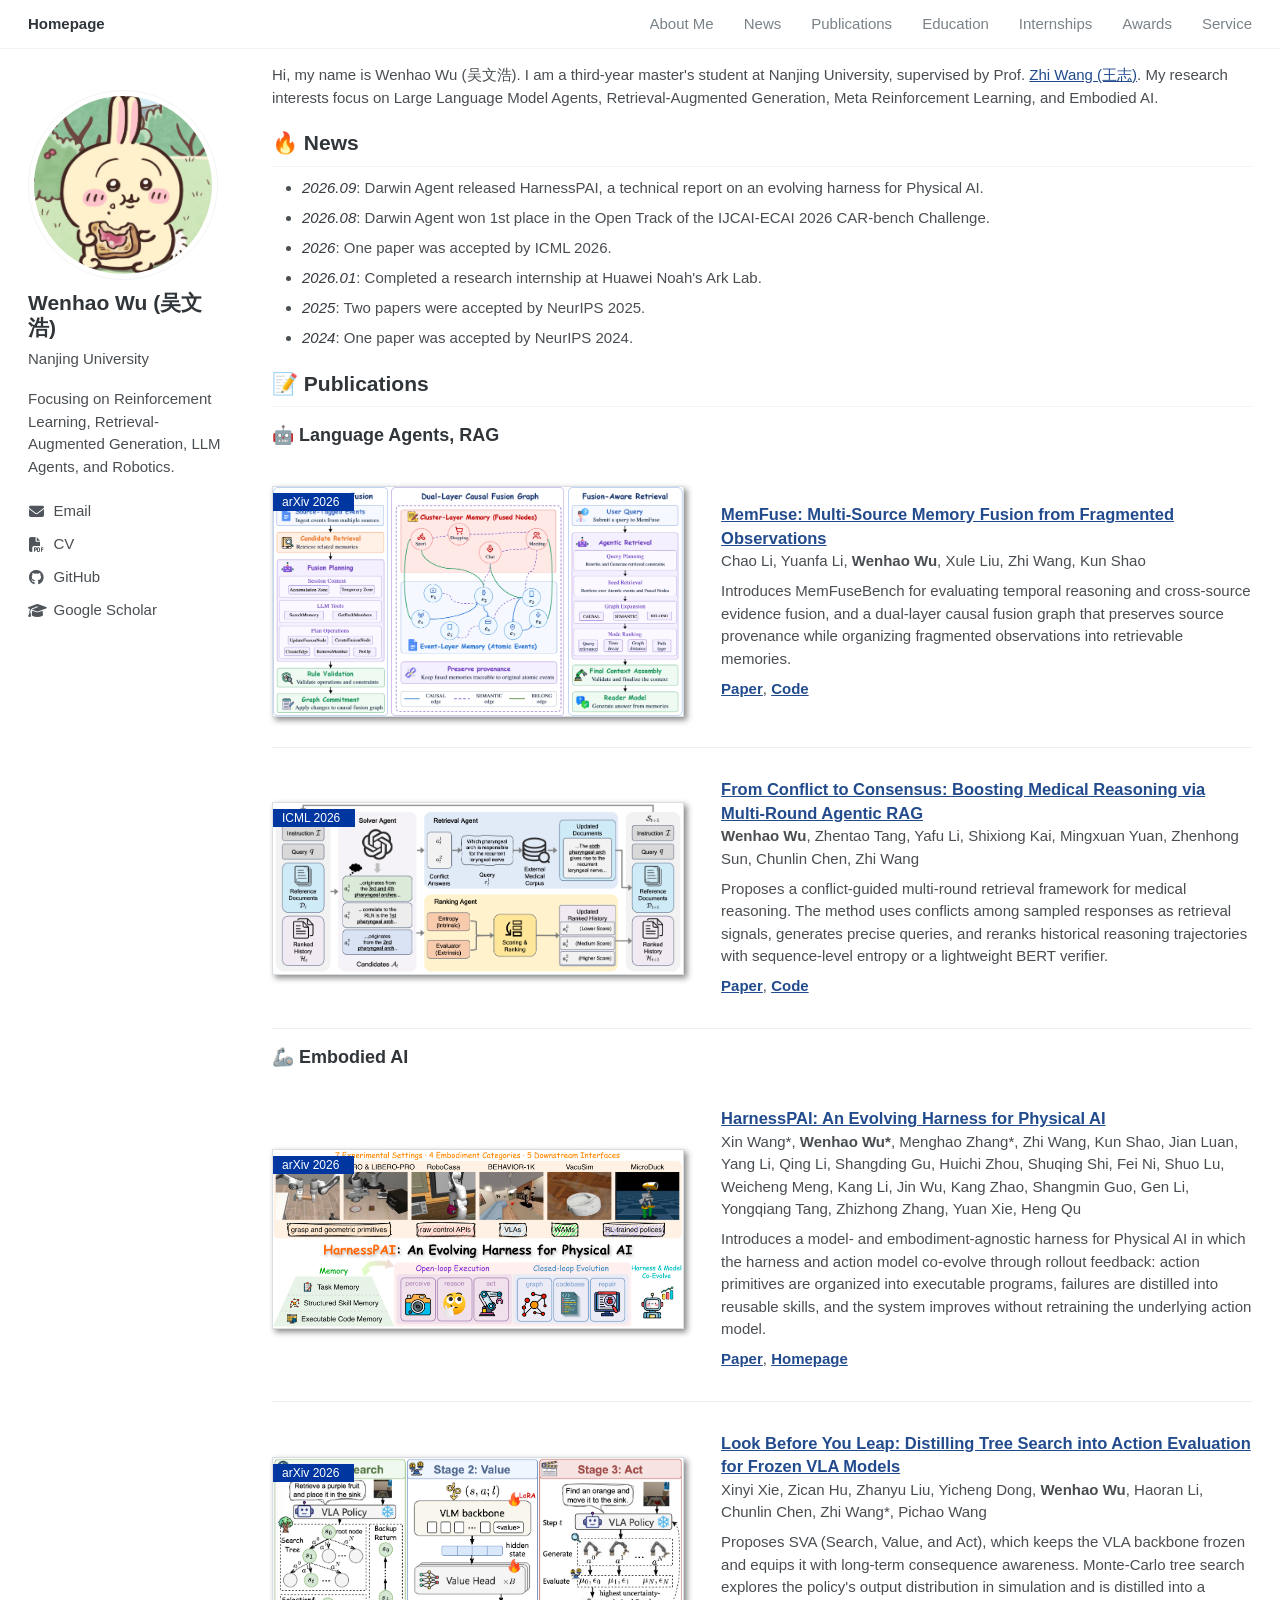
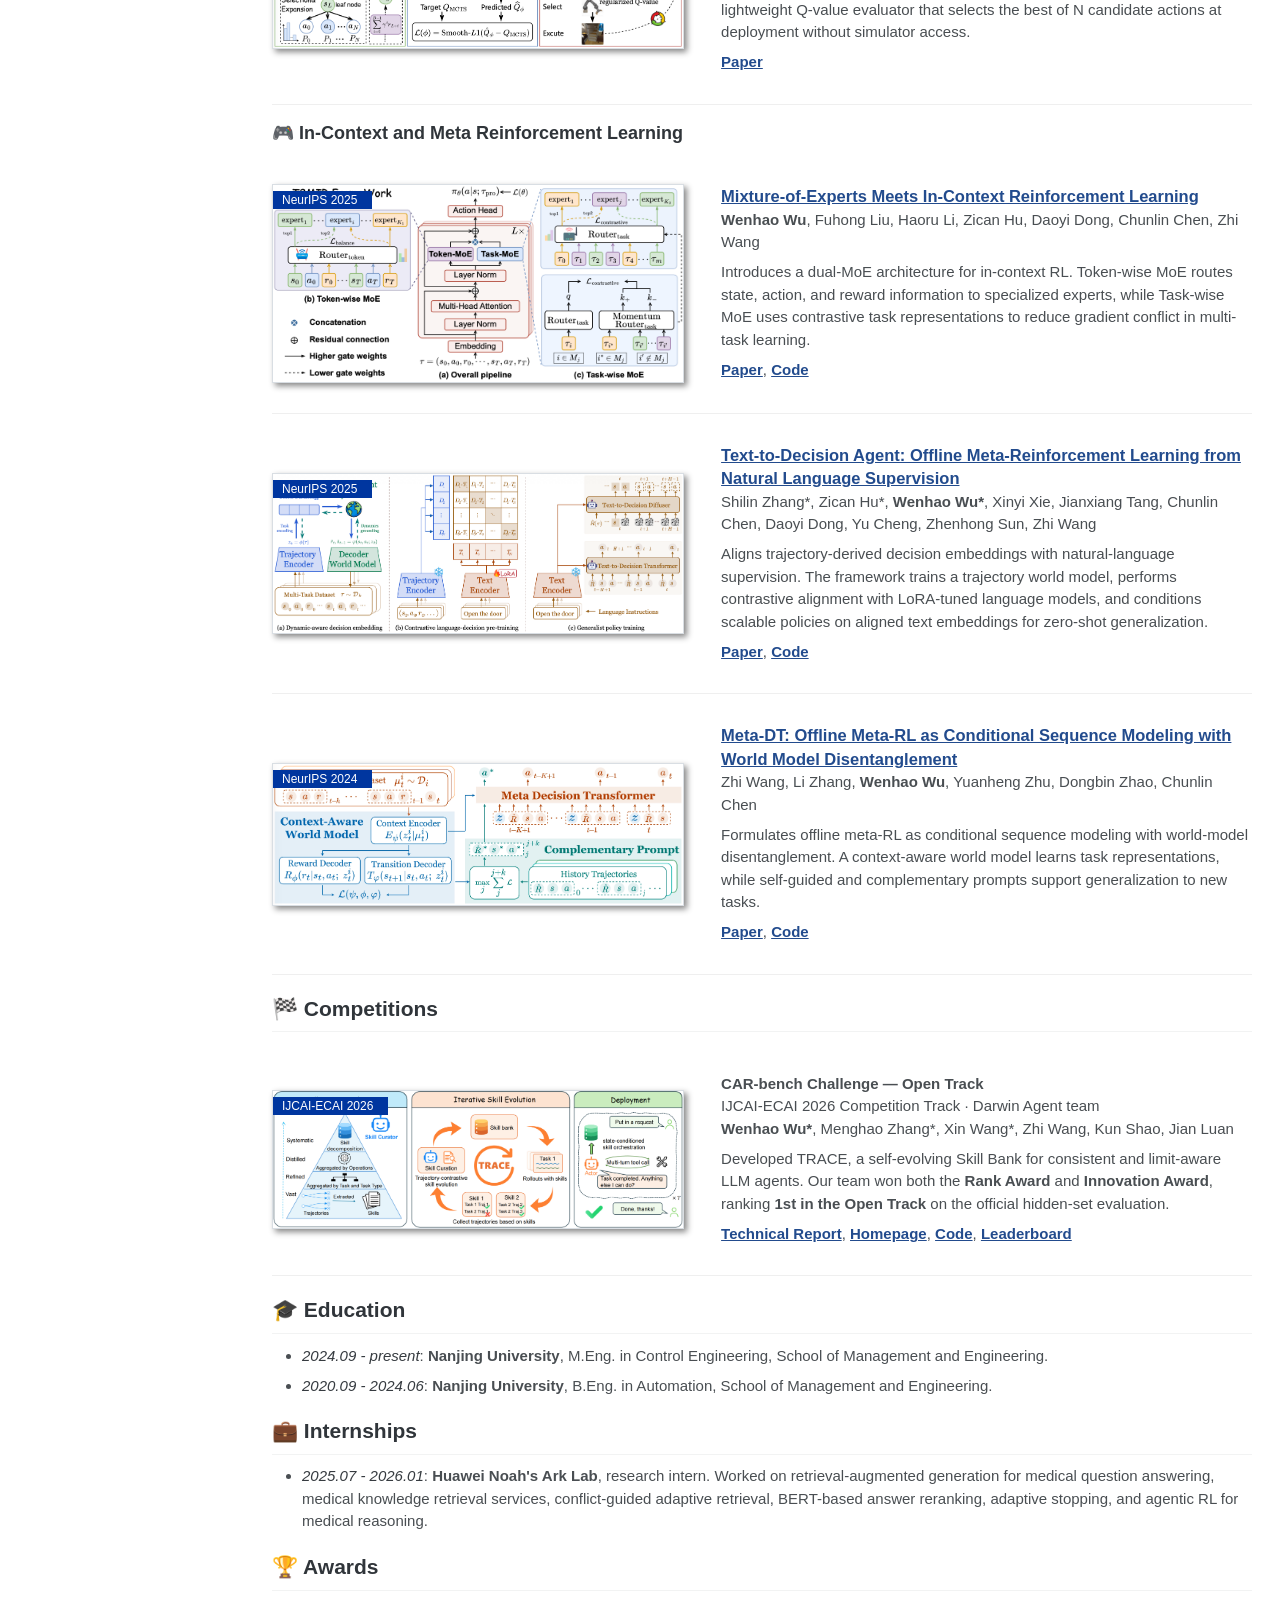
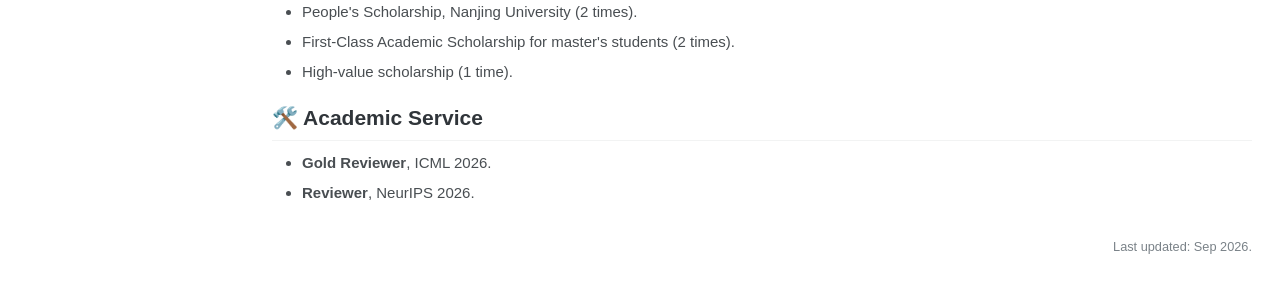
==== commit 563cc417: "更新简历" ====
--- a/index.html
+++ b/index.html
@@ -61,12 +61,13 @@
 
       <div class="content-column">
         <section id="about" class="about-section" aria-label="About Me">
-          <p>Hi, my name is Wenhao Wu (吴文浩). I am a third-year master's student at Nanjing University, supervised by Prof. <a href="https://heyuanmingong.github.io/index.html">Zhi Wang (王志)</a>. My research interests focus on Large Language Model Agents, Retrieval-Augmented Generation, Meta Reinforcement Learning, and Vision-Language-Action.</p>
+          <p>Hi, my name is Wenhao Wu (吴文浩). I am a third-year master's student at Nanjing University, supervised by Prof. <a href="https://heyuanmingong.github.io/index.html">Zhi Wang (王志)</a>. My research interests focus on Large Language Model Agents, Retrieval-Augmented Generation, Meta Reinforcement Learning, and Embodied AI.</p>
         </section>
 
         <section id="news" class="section" aria-labelledby="news-title">
           <h1 id="news-title">🔥 News</h1>
           <ul class="news-list">
+            <li><em>2026.09</em>: Darwin Agent released HarnessPAI, a technical report on an evolving harness for Physical AI.</li>
             <li><em>2026.08</em>: Darwin Agent won 1st place in the Open Track of the IJCAI-ECAI 2026 CAR-bench Challenge.</li>
             <li><em>2026</em>: One paper was accepted by ICML 2026.</li>
             <li><em>2026.01</em>: Completed a research internship at Huawei Noah's Ark Lab.</li>
@@ -108,7 +109,21 @@
             </div>
           </article>
 
-          <h2>🦾 Vision-Language-Action</h2>
+          <h2>🦾 Embodied AI</h2>
+
+          <article class="paper-box" id="pub-harnesspai">
+            <div class="paper-box-image">
+              <a class="paper-visual paper-visual-image" href="https://arxiv.org/abs/2609.29166" target="_blank" rel="noreferrer" aria-label="Read HarnessPAI paper">
+                <span class="badge">arXiv 2026</span>
+                <img src="./images/harnesspai.png" alt="HarnessPAI framework for Physical AI">
+              </a>
+            </div>
+            <div class="paper-box-text">
+              <p><a href="https://arxiv.org/abs/2609.29166" target="_blank" rel="noreferrer">HarnessPAI: An Evolving Harness for Physical AI</a><br>Xin Wang*, <strong>Wenhao Wu*</strong>, Menghao Zhang*, Zhi Wang, Kun Shao, Jian Luan, Yang Li, Qing Li, Shangding Gu, Huichi Zhou, Shuqing Shi, Fei Ni, Shuo Lu, Weicheng Meng, Kang Li, Jin Wu, Kang Zhao, Shangmin Guo, Gen Li, Yongqiang Tang, Zhizhong Zhang, Yuan Xie, Heng Qu</p>
+              <p>Introduces a model- and embodiment-agnostic harness for Physical AI in which the harness and action model co-evolve through rollout feedback: action primitives are organized into executable programs, failures are distilled into reusable skills, and the system improves without retraining the underlying action model.</p>
+              <p class="paper-links"><a href="https://arxiv.org/abs/2609.29166" target="_blank" rel="noreferrer"><strong>Paper</strong></a>, <a href="https://darwin-agent.github.io/HarnessPAI/" target="_blank" rel="noreferrer"><strong>Homepage</strong></a></p>
+            </div>
+          </article>
 
           <article class="paper-box" id="pub-sva">
             <div class="paper-box-image">
@@ -222,7 +237,7 @@
     </main>
 
     <footer class="site-footer">
-      <p>Last updated: Aug 2026.</p>
+      <p>Last updated: Sep 2026.</p>
     </footer>
   </body>
 </html>
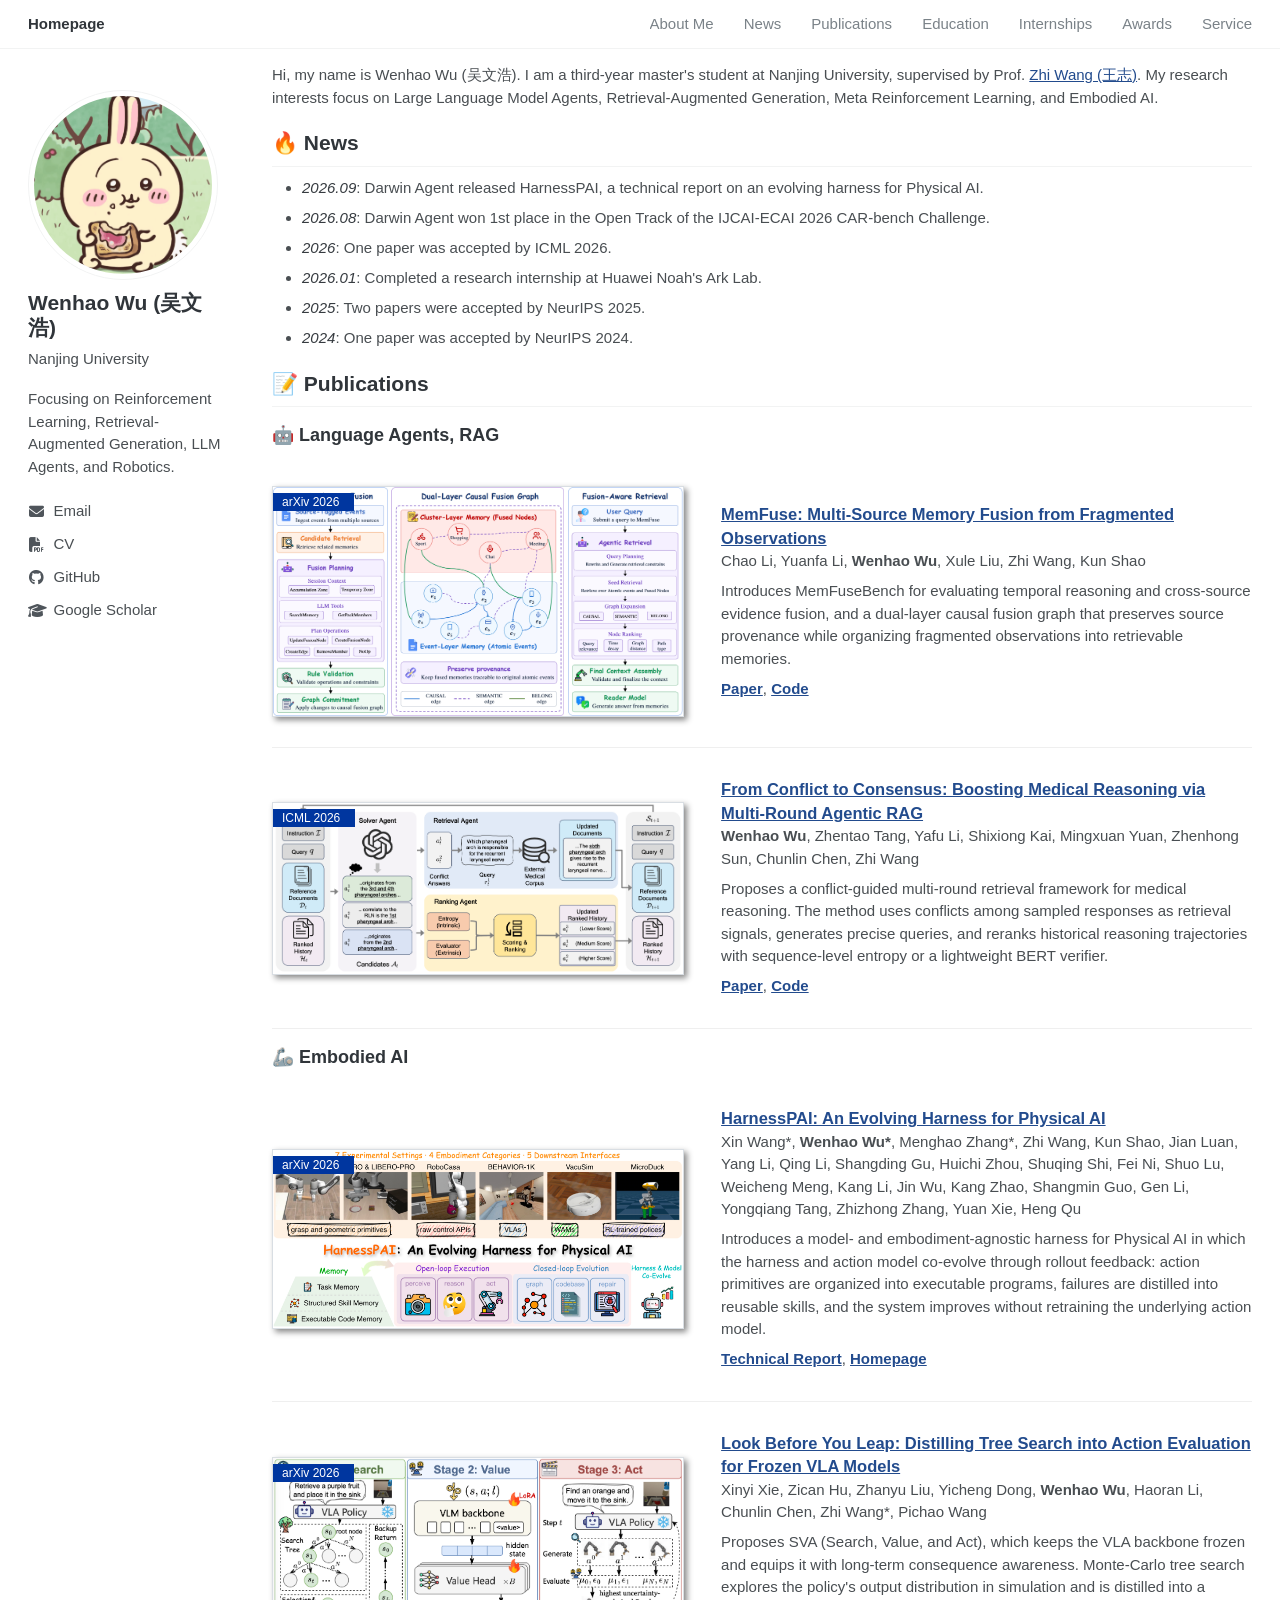
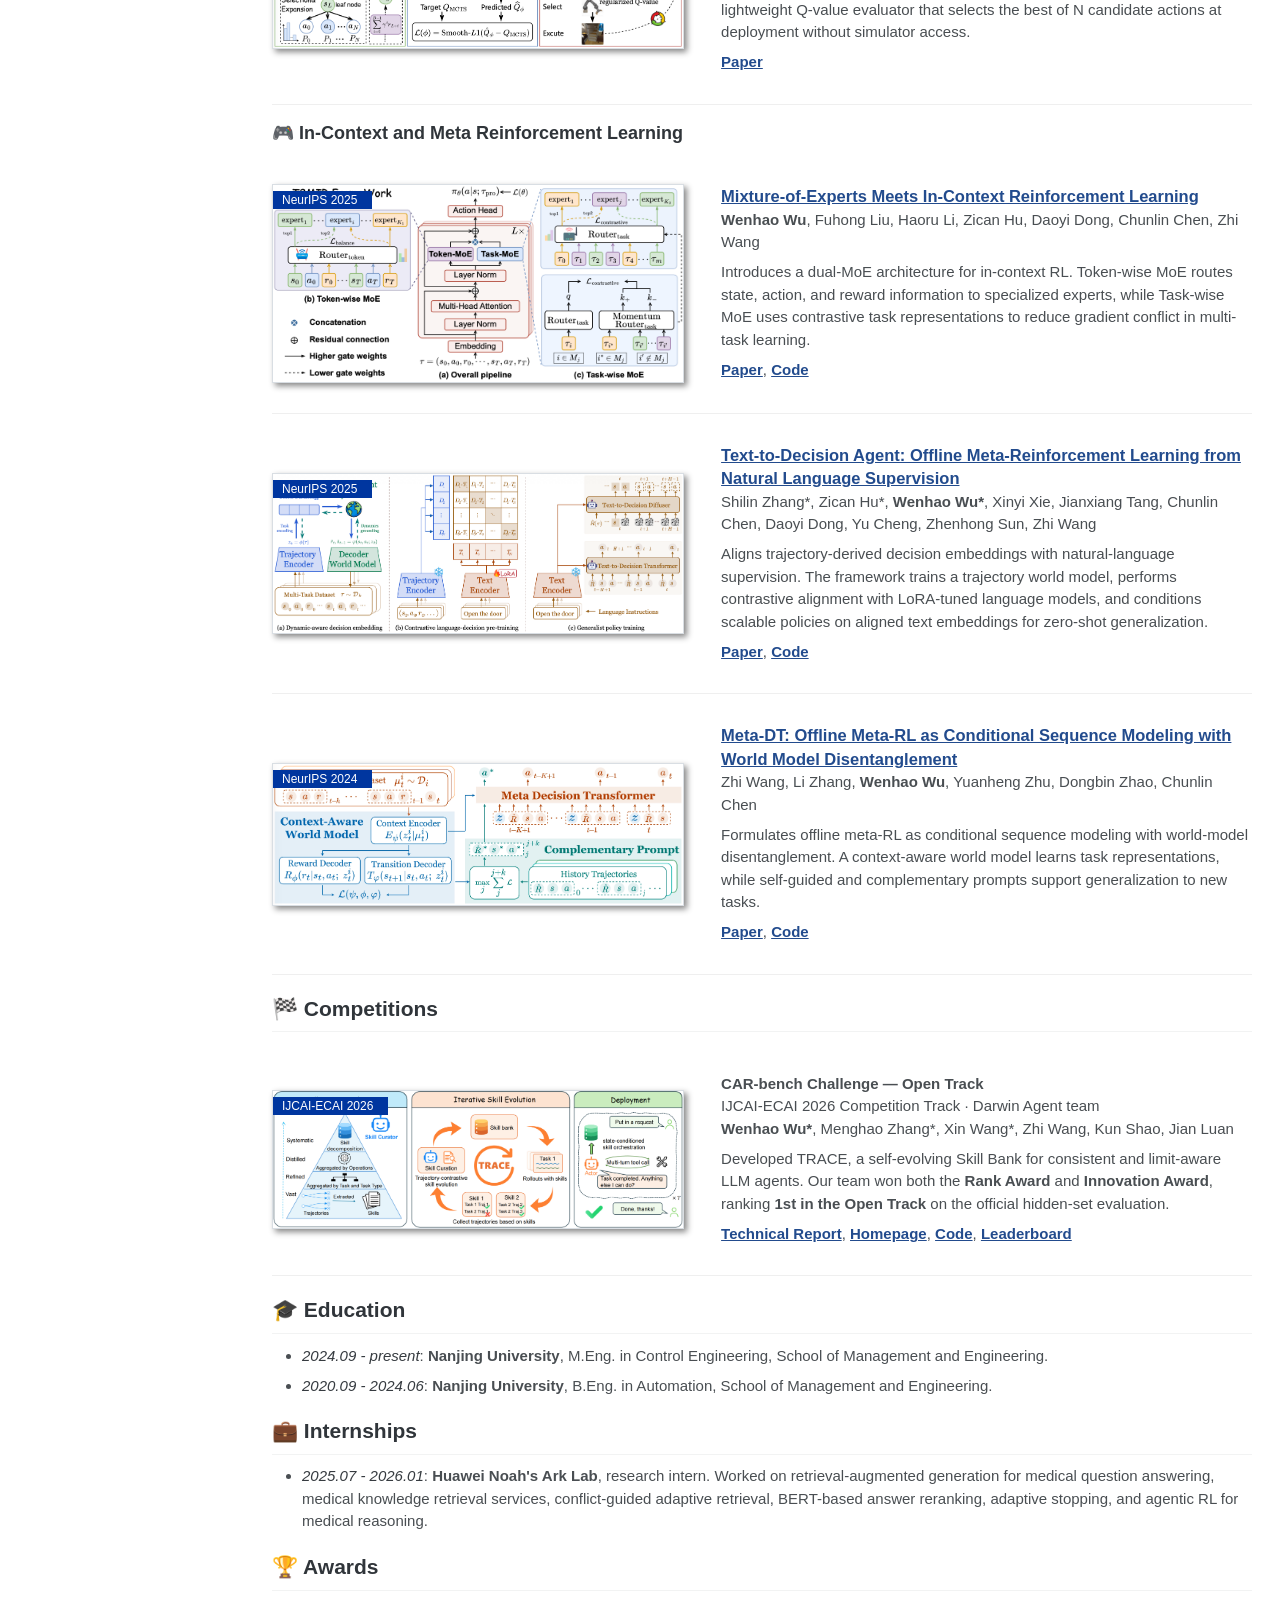
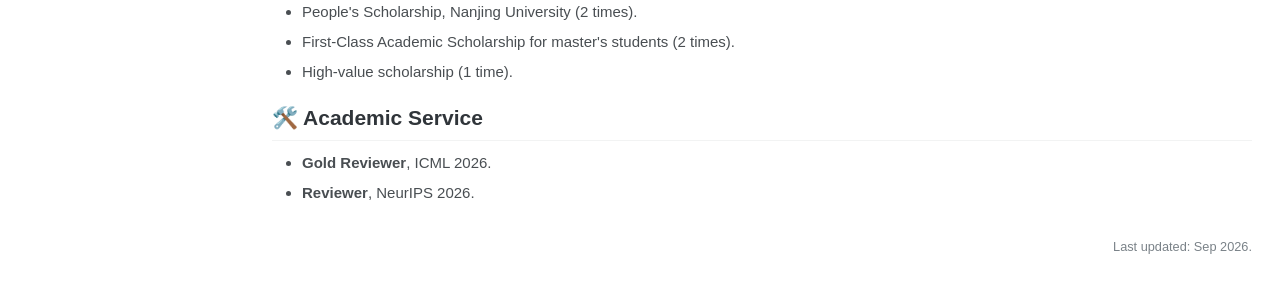
==== commit b42ecd86: "更新简历" ====
--- a/index.html
+++ b/index.html
@@ -113,7 +113,7 @@
 
           <article class="paper-box" id="pub-harnesspai">
             <div class="paper-box-image">
-              <a class="paper-visual paper-visual-image" href="https://arxiv.org/abs/2609.29166" target="_blank" rel="noreferrer" aria-label="Read HarnessPAI paper">
+              <a class="paper-visual paper-visual-image" href="https://arxiv.org/abs/2609.29166" target="_blank" rel="noreferrer" aria-label="Read HarnessPAI technical report">
                 <span class="badge">arXiv 2026</span>
                 <img src="./images/harnesspai.png" alt="HarnessPAI framework for Physical AI">
               </a>
@@ -121,7 +121,7 @@
             <div class="paper-box-text">
               <p><a href="https://arxiv.org/abs/2609.29166" target="_blank" rel="noreferrer">HarnessPAI: An Evolving Harness for Physical AI</a><br>Xin Wang*, <strong>Wenhao Wu*</strong>, Menghao Zhang*, Zhi Wang, Kun Shao, Jian Luan, Yang Li, Qing Li, Shangding Gu, Huichi Zhou, Shuqing Shi, Fei Ni, Shuo Lu, Weicheng Meng, Kang Li, Jin Wu, Kang Zhao, Shangmin Guo, Gen Li, Yongqiang Tang, Zhizhong Zhang, Yuan Xie, Heng Qu</p>
               <p>Introduces a model- and embodiment-agnostic harness for Physical AI in which the harness and action model co-evolve through rollout feedback: action primitives are organized into executable programs, failures are distilled into reusable skills, and the system improves without retraining the underlying action model.</p>
-              <p class="paper-links"><a href="https://arxiv.org/abs/2609.29166" target="_blank" rel="noreferrer"><strong>Paper</strong></a>, <a href="https://darwin-agent.github.io/HarnessPAI/" target="_blank" rel="noreferrer"><strong>Homepage</strong></a></p>
+              <p class="paper-links"><a href="https://arxiv.org/abs/2609.29166" target="_blank" rel="noreferrer"><strong>Technical Report</strong></a>, <a href="https://darwin-agent.github.io/HarnessPAI/" target="_blank" rel="noreferrer"><strong>Homepage</strong></a></p>
             </div>
           </article>
 
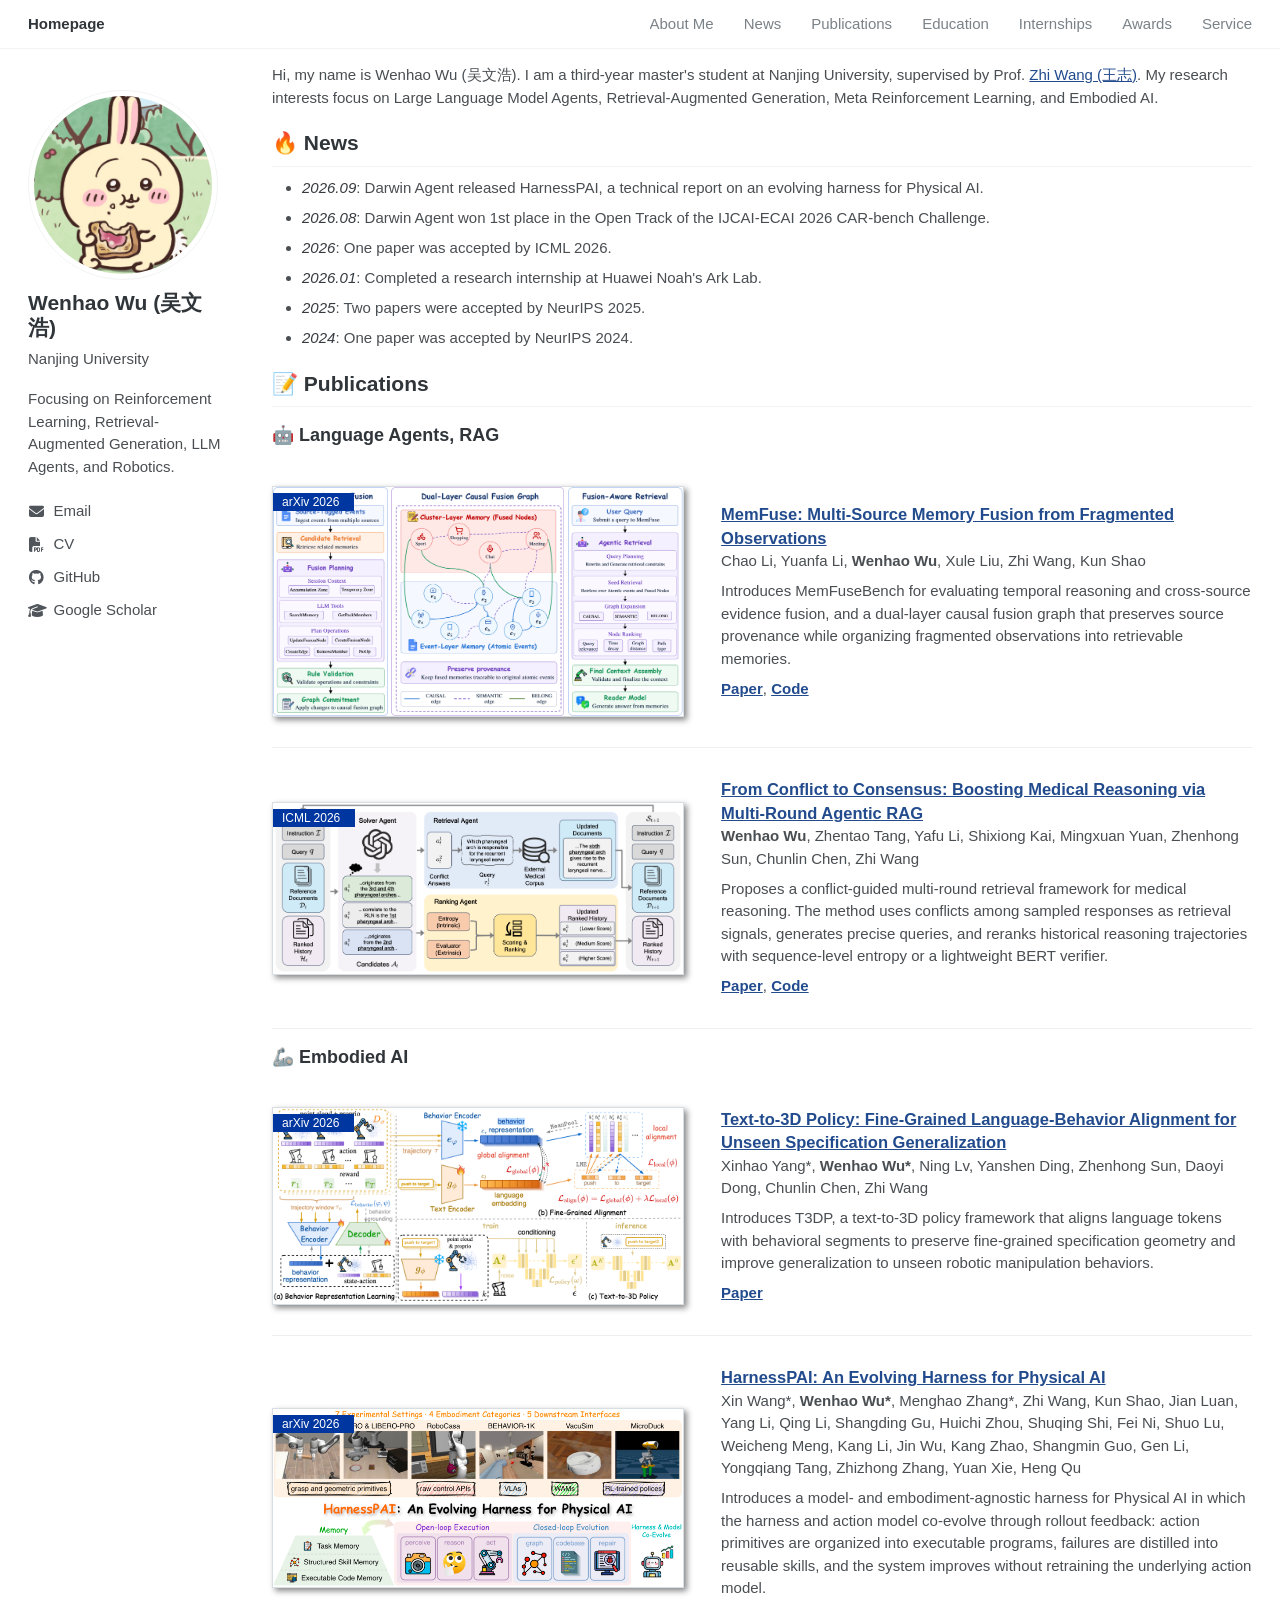
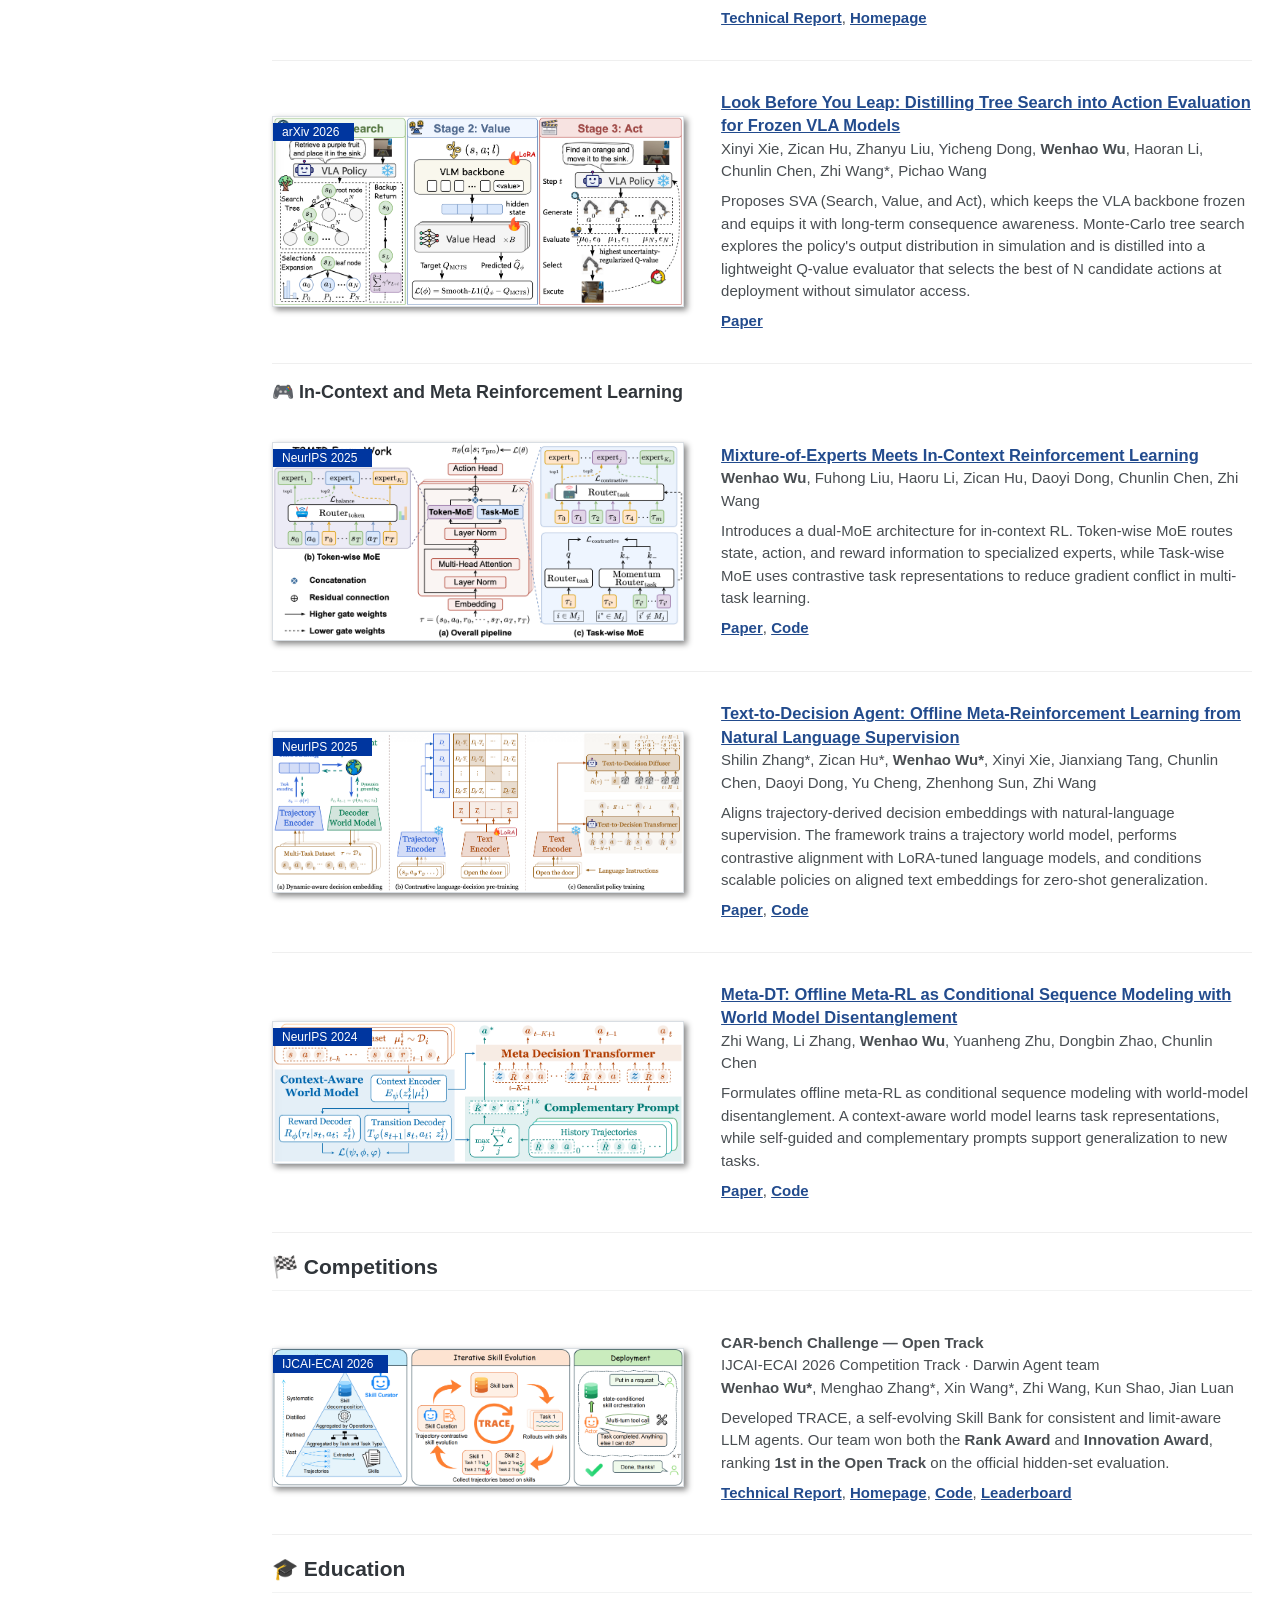
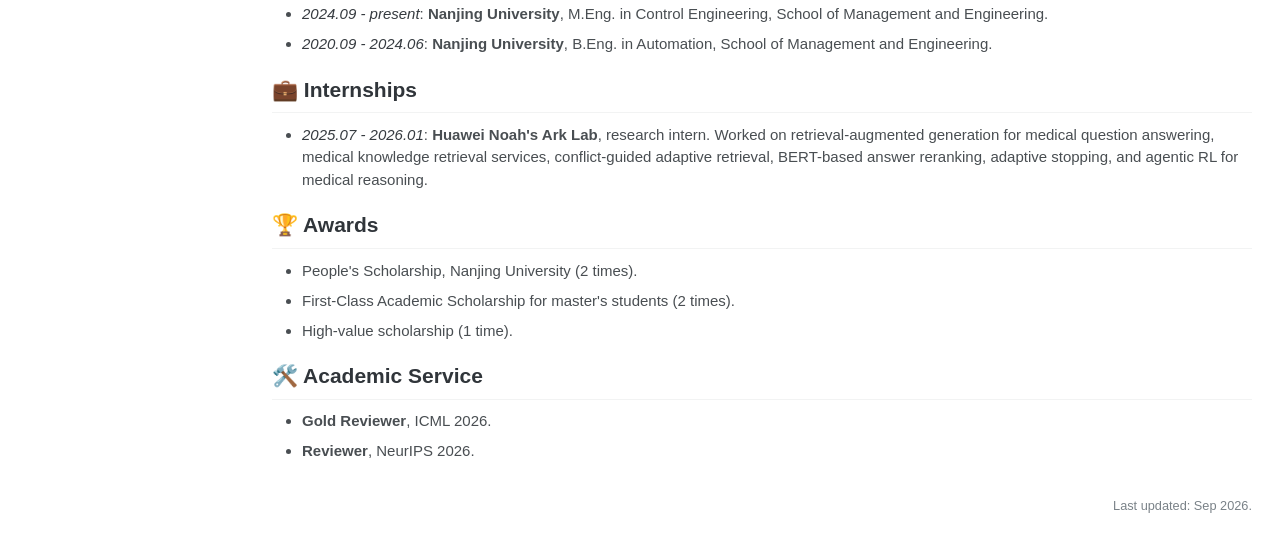
==== commit 94b06ae4: "更新简历" ====
--- a/index.html
+++ b/index.html
@@ -111,6 +111,20 @@
 
           <h2>🦾 Embodied AI</h2>
 
+          <article class="paper-box" id="pub-t3dp">
+            <div class="paper-box-image">
+              <a class="paper-visual paper-visual-image" href="https://arxiv.org/abs/2609.39599" target="_blank" rel="noreferrer" aria-label="Read T3DP paper">
+                <span class="badge">arXiv 2026</span>
+                <img src="./images/t3dp.png" alt="T3DP fine-grained language-behavior alignment framework">
+              </a>
+            </div>
+            <div class="paper-box-text">
+              <p><a href="https://arxiv.org/abs/2609.39599" target="_blank" rel="noreferrer">Text-to-3D Policy: Fine-Grained Language-Behavior Alignment for Unseen Specification Generalization</a><br>Xinhao Yang*, <strong>Wenhao Wu*</strong>, Ning Lv, Yanshen Ding, Zhenhong Sun, Daoyi Dong, Chunlin Chen, Zhi Wang</p>
+              <p>Introduces T3DP, a text-to-3D policy framework that aligns language tokens with behavioral segments to preserve fine-grained specification geometry and improve generalization to unseen robotic manipulation behaviors.</p>
+              <p class="paper-links"><a href="https://arxiv.org/abs/2609.39599" target="_blank" rel="noreferrer"><strong>Paper</strong></a></p>
+            </div>
+          </article>
+
           <article class="paper-box" id="pub-harnesspai">
             <div class="paper-box-image">
               <a class="paper-visual paper-visual-image" href="https://arxiv.org/abs/2609.29166" target="_blank" rel="noreferrer" aria-label="Read HarnessPAI technical report">
